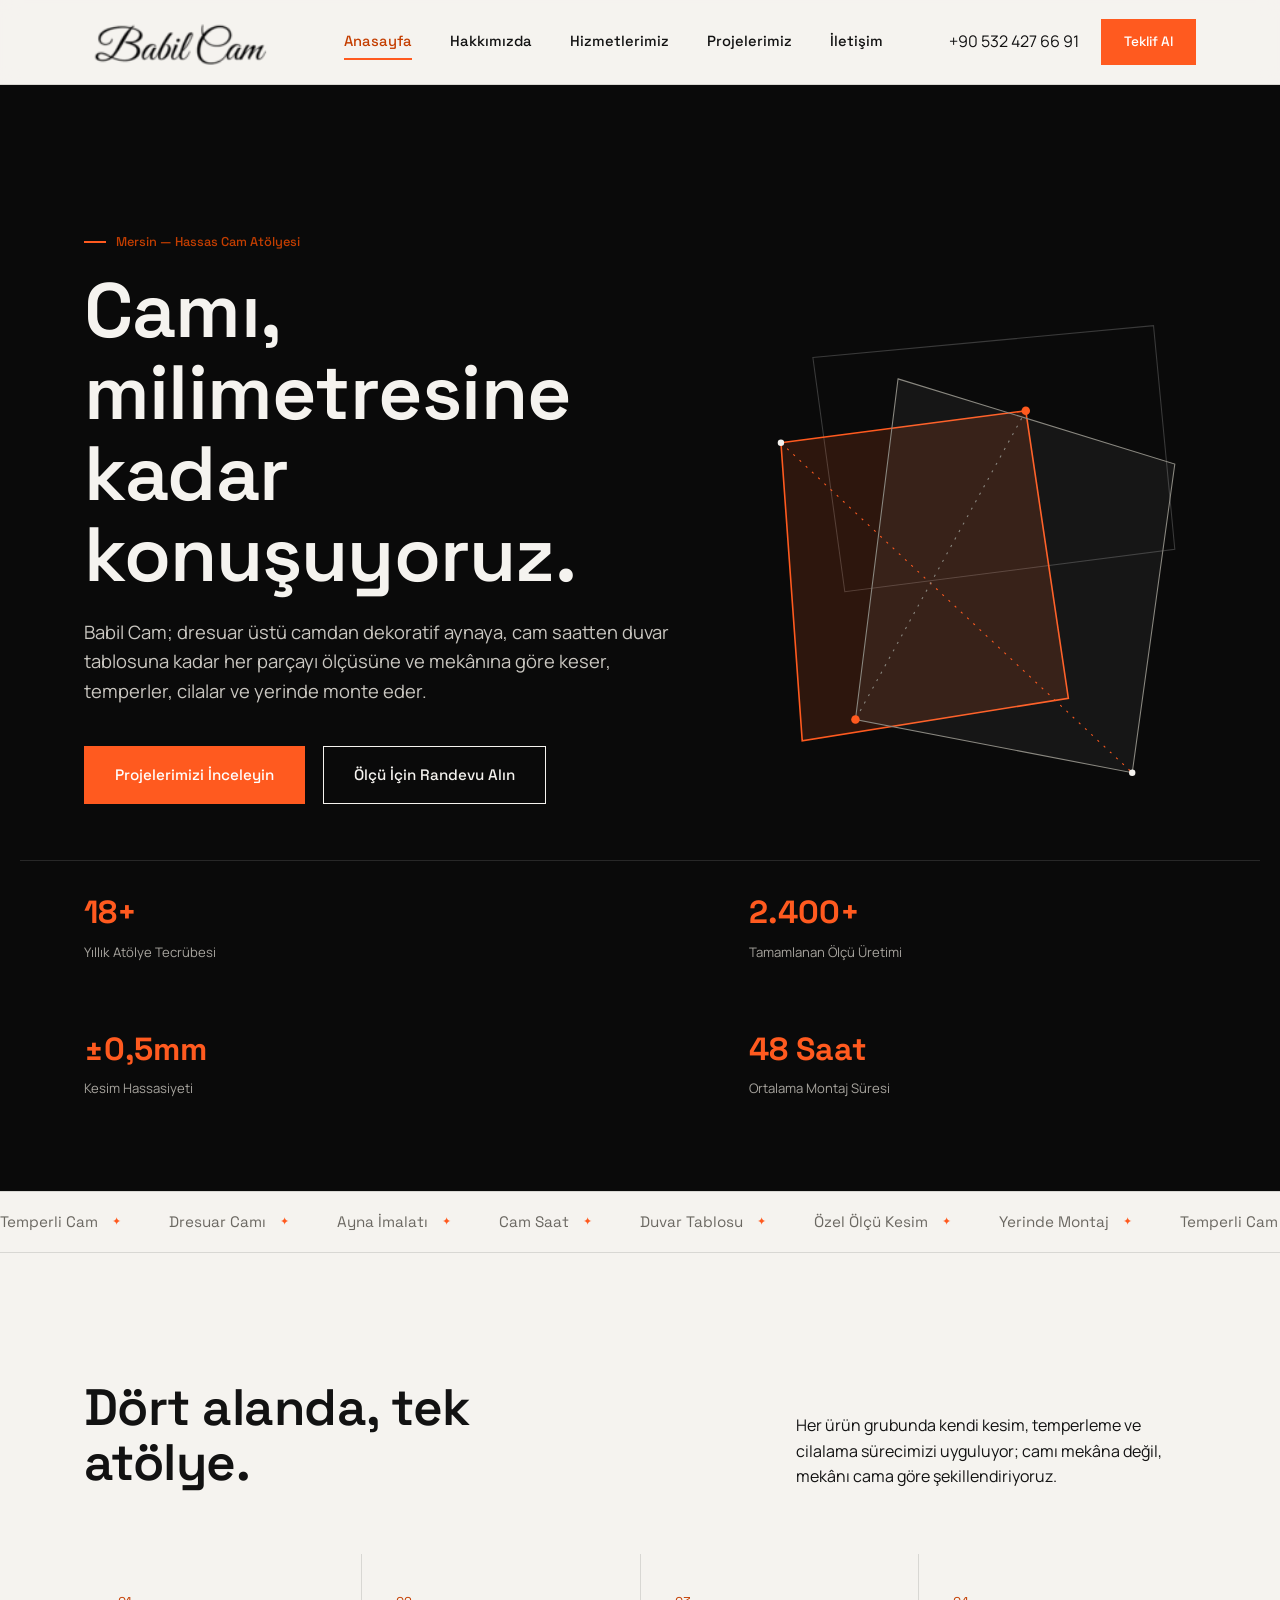
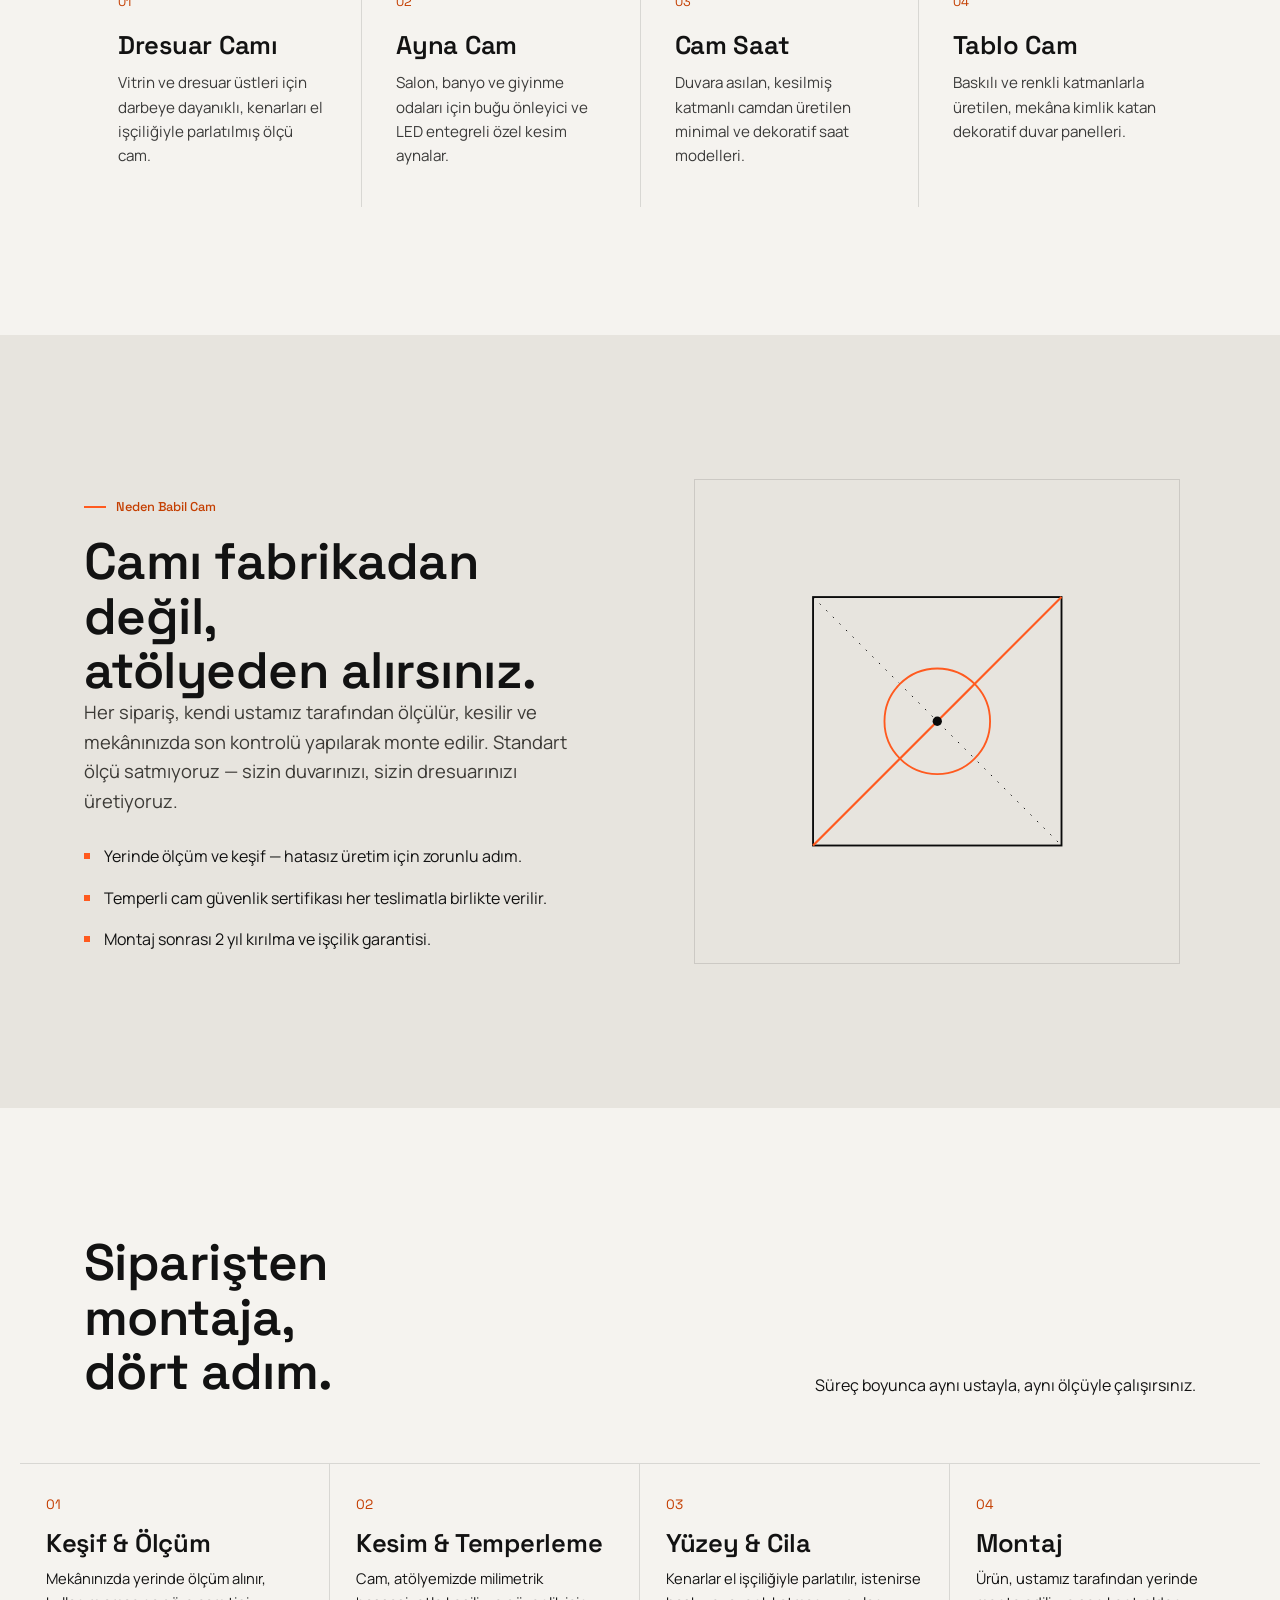
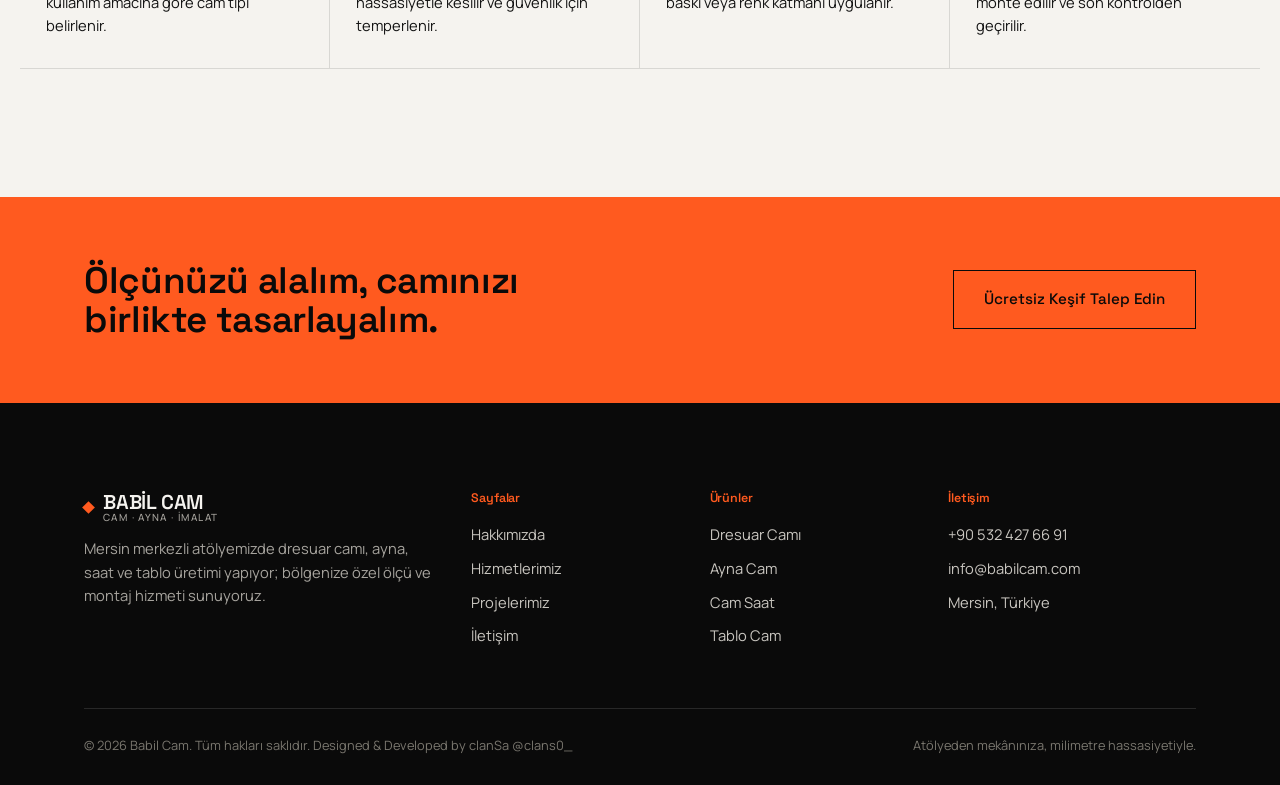
==== index.html @ bf1abf2a "phıne number" ====
<!DOCTYPE html>
<html lang="tr">
<head>
<meta charset="UTF-8">
<meta name="viewport" content="width=device-width, initial-scale=1.0">
<title>Babil Cam — Hassas Cam ve Ayna İmalatı</title>
<meta name="description" content="Babil Cam; dresuar camı, ayna, dekoratif saat ve tablo üretiminde temperli cam işçiliği ile projelerinize özel çözümler sunar.">
<link rel="preconnect" href="https://fonts.googleapis.com">
<link rel="preconnect" href="https://fonts.gstatic.com" crossorigin>
<link href="https://fonts.googleapis.com/css2?family=Space+Grotesk:wght@500;600;700&family=Manrope:wght@400;500;600;700&display=swap" rel="stylesheet">
<link rel="stylesheet" href="style.css">
</head>
<body>

<header class="site-header">
  <div class="wrap">
    <a href="index.html" class="logo">
      <img src="babilcamlogo.webp" alt="Babil Cam" style="height: 48px; width: auto;">
    </a>
    <nav class="nav-main" id="nav-main">
      <a href="index.html" aria-current="page">Anasayfa</a>
      <a href="hakkimizda.html">Hakkımızda</a>
      <a href="hizmetlerimiz.html">Hizmetlerimiz</a>
      <a href="projelerimiz.html">Projelerimiz</a>
      <a href="iletisim.html">İletişim</a>
    </nav>
    <div class="nav-cta">
      <a href="tel:+903240000000">+90 532 427 66 91</a>
      <a href="iletisim.html" class="btn btn-primary">Teklif Al</a>
    </div>
    <button class="nav-toggle" aria-label="Menüyü aç" aria-expanded="false">
      <span></span><span></span><span></span>
    </button>
  </div>
</header>

<main>

  <!-- HERO -->
  <section class="hero">
    <div class="wrap">
      <div class="hero-copy">
        <span class="eyebrow">Mersin — Hassas Cam Atölyesi</span>
        <h1>Camı, milimetresine<br>kadar konuşuyoruz.</h1>
        <p class="lead">Babil Cam; dresuar üstü camdan dekoratif aynaya, cam saatten duvar tablosuna kadar her parçayı ölçüsüne ve mekânına göre keser, temperler, cilalar ve yerinde monte eder.</p>
        <div class="hero-actions">
          <a href="projelerimiz.html" class="btn btn-primary">Projelerimizi İnceleyin</a>
          <a href="iletisim.html" class="btn btn-ghost">Ölçü İçin Randevu Alın</a>
        </div>
      </div>
      <div class="hero-figure" aria-hidden="true">
        <svg viewBox="0 0 420 460" xmlns="http://www.w3.org/2000/svg">
          <polygon points="60,40 380,10 400,220 90,260" fill="none" stroke="#3a3a3a" stroke-width="1"/>
          <polygon points="30,120 260,90 300,360 50,400" fill="#ff5a1f" fill-opacity="0.14" stroke="#ff5a1f" stroke-width="1.5"/>
          <polygon points="140,60 400,140 360,430 100,380" fill="#f5f3ef" fill-opacity="0.05" stroke="#8a8880" stroke-width="1"/>
          <line x1="30" y1="120" x2="360" y2="430" stroke="#ff5a1f" stroke-width="1" stroke-dasharray="2 6"/>
          <line x1="260" y1="90" x2="100" y2="380" stroke="#8a8880" stroke-width="1" stroke-dasharray="2 6"/>
          <circle cx="260" cy="90" r="4" fill="#ff5a1f"/>
          <circle cx="100" cy="380" r="4" fill="#ff5a1f"/>
          <circle cx="30" cy="120" r="3" fill="#f5f3ef"/>
          <circle cx="360" cy="430" r="3" fill="#f5f3ef"/>
        </svg>
      </div>
    </div>

    <div class="hero-stats wrap">
      <div class="stat"><b>18+</b><span>Yıllık Atölye Tecrübesi</span></div>
      <div class="stat"><b>2.400+</b><span>Tamamlanan Ölçü Üretimi</span></div>
      <div class="stat"><b>±0,5mm</b><span>Kesim Hassasiyeti</span></div>
      <div class="stat"><b>48 Saat</b><span>Ortalama Montaj Süresi</span></div>
    </div>
  </section>

  <div class="marquee" aria-hidden="true">
    <div class="marquee-track">
      <span>Temperli Cam</span>
      <span>Dresuar Camı</span>
      <span>Ayna İmalatı</span>
      <span>Cam Saat</span>
      <span>Duvar Tablosu</span>
      <span>Özel Ölçü Kesim</span>
      <span>Yerinde Montaj</span>
    </div>
  </div>

  <!-- ÜRÜN ALANLARI -->
  <section class="section">
    <div class="wrap">
      <div class="section-head" data-reveal>
        <h2>Dört alanda, tek atölye.</h2>
        <p>Her ürün grubunda kendi kesim, temperleme ve cilalama sürecimizi uyguluyor; camı mekâna değil, mekânı cama göre şekillendiriyoruz.</p>
      </div>
      <div class="grid grid-4">
        <div class="panel" data-reveal>
          <span class="panel-num">01</span>
          <h3>Dresuar Camı</h3>
          <p>Vitrin ve dresuar üstleri için darbeye dayanıklı, kenarları el işçiliğiyle parlatılmış ölçü cam.</p>
        </div>
        <div class="panel" data-reveal>
          <span class="panel-num">02</span>
          <h3>Ayna Cam</h3>
          <p>Salon, banyo ve giyinme odaları için buğu önleyici ve LED entegreli özel kesim aynalar.</p>
        </div>
        <div class="panel" data-reveal>
          <span class="panel-num">03</span>
          <h3>Cam Saat</h3>
          <p>Duvara asılan, kesilmiş katmanlı camdan üretilen minimal ve dekoratif saat modelleri.</p>
        </div>
        <div class="panel" data-reveal>
          <span class="panel-num">04</span>
          <h3>Tablo Cam</h3>
          <p>Baskılı ve renkli katmanlarla üretilen, mekâna kimlik katan dekoratif duvar panelleri.</p>
        </div>
      </div>
    </div>
  </section>

  <!-- NEDEN BABİL -->
  <section class="section section--panel">
    <div class="wrap split">
      <div class="split-copy" data-reveal>
        <span class="eyebrow">Neden Babil Cam</span>
        <h2>Camı fabrikadan değil,<br>atölyeden alırsınız.</h2>
        <p class="lead">Her sipariş, kendi ustamız tarafından ölçülür, kesilir ve mekânınızda son kontrolü yapılarak monte edilir. Standart ölçü satmıyoruz — sizin duvarınızı, sizin dresuarınızı üretiyoruz.</p>
        <ul style="margin-top:28px; display:grid; gap:16px;">
          <li style="display:flex; gap:14px; align-items:flex-start;">
            <span style="width:6px;height:6px;background:#ff5a1f;margin-top:9px;flex:none;"></span>
            <span>Yerinde ölçüm ve keşif — hatasız üretim için zorunlu adım.</span>
          </li>
          <li style="display:flex; gap:14px; align-items:flex-start;">
            <span style="width:6px;height:6px;background:#ff5a1f;margin-top:9px;flex:none;"></span>
            <span>Temperli cam güvenlik sertifikası her teslimatla birlikte verilir.</span>
          </li>
          <li style="display:flex; gap:14px; align-items:flex-start;">
            <span style="width:6px;height:6px;background:#ff5a1f;margin-top:9px;flex:none;"></span>
            <span>Montaj sonrası 2 yıl kırılma ve işçilik garantisi.</span>
          </li>
        </ul>
      </div>
      <div class="split-figure" data-reveal aria-hidden="true">
        <svg viewBox="0 0 200 200" xmlns="http://www.w3.org/2000/svg">
          <rect x="20" y="20" width="160" height="160" fill="none" stroke="#0a0a0a" stroke-width="1.2"/>
          <line x1="20" y1="180" x2="180" y2="20" stroke="#ff5a1f" stroke-width="1.4"/>
          <line x1="20" y1="20" x2="180" y2="180" stroke="#0a0a0a" stroke-width="0.6" stroke-dasharray="1 5"/>
          <circle cx="100" cy="100" r="34" fill="none" stroke="#ff5a1f" stroke-width="1.2"/>
          <circle cx="100" cy="100" r="3" fill="#0a0a0a"/>
        </svg>
      </div>
    </div>
  </section>

  <!-- SÜREÇ -->
  <section class="section">
    <div class="wrap">
      <div class="section-head" data-reveal>
        <h2>Siparişten montaja,<br>dört adım.</h2>
        <p>Süreç boyunca aynı ustayla, aynı ölçüyle çalışırsınız.</p>
      </div>
    </div>
    <div class="wrap" style="padding:0;">
      <ul class="process" data-reveal>
        <li><span class="step-num">01</span><h3>Keşif &amp; Ölçüm</h3><p style="font-size:.92rem;margin-top:10px;">Mekânınızda yerinde ölçüm alınır, kullanım amacına göre cam tipi belirlenir.</p></li>
        <li><span class="step-num">02</span><h3>Kesim &amp; Temperleme</h3><p style="font-size:.92rem;margin-top:10px;">Cam, atölyemizde milimetrik hassasiyetle kesilir ve güvenlik için temperlenir.</p></li>
        <li><span class="step-num">03</span><h3>Yüzey &amp; Cila</h3><p style="font-size:.92rem;margin-top:10px;">Kenarlar el işçiliğiyle parlatılır, istenirse baskı veya renk katmanı uygulanır.</p></li>
        <li><span class="step-num">04</span><h3>Montaj</h3><p style="font-size:.92rem;margin-top:10px;">Ürün, ustamız tarafından yerinde monte edilir ve son kontrolden geçirilir.</p></li>
      </ul>
    </div>
  </section>

  <!-- STRIP CTA -->
  <section class="strip">
    <div class="wrap">
      <h2>Ölçünüzü alalım, camınızı birlikte tasarlayalım.</h2>
      <a href="iletisim.html" class="btn" style="border-color:#0a0a0a;">Ücretsiz Keşif Talep Edin</a>
    </div>
  </section>

</main>

<footer class="site-footer">
  <div class="wrap">
    <div class="footer-top">
      <div class="footer-brand">
        <a href="index.html" class="logo" style="color:#f5f3ef;">
          <span class="dot"></span>
          <span class="logo-text">BABİL CAM<span class="sub" style="color:#a7a49e;">CAM · AYNA · İMALAT</span></span>
        </a>
        <p>Mersin merkezli atölyemizde dresuar camı, ayna, saat ve tablo üretimi yapıyor; bölgenize özel ölçü ve montaj hizmeti sunuyoruz.</p>
      </div>
      <div>
        <h4>Sayfalar</h4>
        <ul>
          <li><a href="hakkimizda.html">Hakkımızda</a></li>
          <li><a href="hizmetlerimiz.html">Hizmetlerimiz</a></li>
          <li><a href="projelerimiz.html">Projelerimiz</a></li>
          <li><a href="iletisim.html">İletişim</a></li>
        </ul>
      </div>
      <div>
        <h4>Ürünler</h4>
        <ul>
          <li><a href="projelerimiz.html#dresuar">Dresuar Camı</a></li>
          <li><a href="projelerimiz.html#ayna">Ayna Cam</a></li>
          <li><a href="projelerimiz.html#saat">Cam Saat</a></li>
          <li><a href="projelerimiz.html#tablo">Tablo Cam</a></li>
        </ul>
      </div>
      <div>
        <h4>İletişim</h4>
        <ul>
          <li><a href="tel:+903240000000">+90 532 427 66 91</a></li>
          <li><a href="mailto:info@babilcam.com">info@babilcam.com</a></li>
          <li>Mersin, Türkiye</li>
        </ul>
      </div>
    </div>
    <div class="footer-bottom">
      <span>© 2026 Babil Cam. Tüm hakları saklıdır. Designed & Developed by clanSa @clans0_</span>
      <span>Atölyeden mekânınıza, milimetre hassasiyetiyle.</span>
    </div>
  </div>
</footer>

<script src="script.js"></script>
</body>
</html>
---- style.css ----
/* =========================================================
   BABİL CAM — Design System
   Kesilmiş cam motifi: diagonal kesim çizgileri, keskin köşeler,
   editoryal sol hizalı düzen. Yuvarlatılmış kart/gölge yok.
   ========================================================= */

   :root{
    --black: #0a0a0a;
    --ink: #121212;
    --charcoal: #1a1a1a;
    --panel: #171717;
    --white: #ffffff;
    --bone: #f5f3ef;
    --stone: #e7e4de;
    --orange: #ff5a1f;
    --orange-deep: #c43e00;
    --orange-pale: #ffb98f;
    --line: rgba(255,255,255,0.12);
    --line-dark: rgba(10,10,10,0.12);
  
    --font-head: 'Space Grotesk', sans-serif;
    --font-body: 'Manrope', sans-serif;
  
    --wrap: 1240px;
    --pad: clamp(20px, 5vw, 64px);
  
    --ease: cubic-bezier(.16,.84,.44,1);
  }
  
  *{ box-sizing: border-box; margin:0; padding:0; }
  html{ scroll-behavior: smooth; }
  
  @media (prefers-reduced-motion: reduce){
    html{ scroll-behavior:auto; }
    *{ animation-duration: 0.01ms !important; animation-iteration-count:1 !important; transition-duration:0.01ms !important; }
  }
  
  body{
    background: var(--bone);
    color: var(--ink);
    font-family: var(--font-body);
    font-size: 16px;
    line-height: 1.6;
    -webkit-font-smoothing: antialiased;
    overflow-x: hidden;
  }
  
  a{ color: inherit; text-decoration: none; }
  img,svg{ display:block; max-width:100%; }
  ul{ list-style:none; }
  button{ font: inherit; cursor:pointer; border:none; background:none; color:inherit; }
  
  .wrap{ max-width: var(--wrap); margin: 0 auto; padding: 0 var(--pad); }
  
  ::selection{ background: var(--orange); color: var(--white); }
  
  :focus-visible{
    outline: 2px solid var(--orange);
    outline-offset: 3px;
  }
  
  /* ---------- Typography ---------- */
  h1,h2,h3,h4{
    font-family: var(--font-head);
    font-weight: 600;
    line-height: 1.06;
    letter-spacing: -0.01em;
  }
  h1{ font-size: clamp(2.6rem, 6vw, 5.2rem); }
  h2{ font-size: clamp(2rem, 4vw, 3.2rem); }
  h3{ font-size: clamp(1.3rem, 2vw, 1.7rem); }
  
  p{ max-width: 62ch; }
  p.lead{ font-size: 1.15rem; color: #3c3a36; }
  
  .eyebrow{
    font-family: var(--font-head);
    font-size: 0.8rem;
    font-weight: 500;
    color: var(--orange-deep);
    display: inline-flex;
    align-items: center;
    gap: 10px;
    margin-bottom: 18px;
  }
  .eyebrow::before{
    content:"";
    width: 22px; height: 2px;
    background: var(--orange);
    display:inline-block;
  }
  
  /* ---------- Section rhythm ---------- */
  section{ position: relative; }
  .section{ padding: clamp(64px, 10vw, 128px) 0; }
  .section--dark{ background: var(--black); color: var(--bone); }
  .section--panel{ background: var(--stone); }
  
  /* diagonal cut divider between sections, like a cut glass edge */
  .cut{
    position: relative;
    height: 1px;
  }
  .cut-top{
    clip-path: polygon(0 100%, 100% 0, 100% 100%);
  }
  .cut-edge{
    position:absolute; top:0; left:0; right:0; height:64px;
    pointer-events:none;
  }
  
  /* ---------- Buttons ---------- */
  .btn{
    display: inline-flex;
    align-items: center;
    gap: 12px;
    padding: 16px 30px;
    font-family: var(--font-head);
    font-weight: 500;
    font-size: 0.95rem;
    border: 1px solid currentColor;
    position: relative;
    transition: color .35s var(--ease);
    isolation: isolate;
  }
  .btn::before{
    content:"";
    position:absolute; inset:0;
    background: var(--orange);
    z-index:-1;
    clip-path: polygon(0 0, 0 0, 0 100%, 0 100%);
    transition: clip-path .45s var(--ease);
  }
  .btn:hover::before{
    clip-path: polygon(0 0, 100% 0, 100% 100%, 0 100%);
  }
  .btn:hover{ color: var(--white); border-color: var(--orange); }
  .btn-primary{
    background: var(--orange);
    border-color: var(--orange);
    color: var(--white);
  }
  .btn-primary::before{ background: var(--black); }
  .btn-primary:hover{ color:var(--white); border-color:var(--black); }
  
  .btn-ghost{ color: var(--bone); }
  .btn-ghost::before{ background: var(--orange); }
  
  /* ---------- Header / Nav ---------- */
  .site-header{
    position: sticky;
    top: 0;
    z-index: 100;
    background: rgba(245,243,239,0.86);
    backdrop-filter: blur(10px);
    border-bottom: 1px solid var(--line-dark);
  }
  .site-header .wrap{
    display:flex;
    align-items:center;
    justify-content:space-between;
    height: 84px;
  }
  .logo{
    font-family: var(--font-head);
    font-weight: 600;
    font-size: 1.25rem;
    letter-spacing: -0.01em;
    display:flex;
    align-items:center;
    gap:10px;
  }
  .logo .dot{
    width:9px; height:9px;
    background: var(--orange);
    display:inline-block;
    transform: rotate(45deg);
  }
  .logo span.sub{
    font-family: var(--font-body);
    font-weight: 500;
    font-size: 0.62rem;
    letter-spacing: 0.14em;
    color: #6b6862;
    display:block;
    margin-top: 1px;
  }
  .logo-text{ display:flex; flex-direction:column; line-height:1; }
  
  .nav-main{
    display:flex;
    align-items:center;
    gap: clamp(18px, 3vw, 38px);
  }
  .nav-main a{
    font-family: var(--font-head);
    font-size: 0.92rem;
    font-weight: 500;
    position: relative;
    padding: 6px 0;
  }
  .nav-main a::after{
    content:"";
    position:absolute; left:0; bottom:0;
    width:0; height:2px;
    background: var(--orange);
    transition: width .3s var(--ease);
  }
  .nav-main a:hover::after,
  .nav-main a[aria-current="page"]::after{ width:100%; }
  .nav-main a[aria-current="page"]{ color: var(--orange-deep); }
  
  .nav-cta{ display:flex; align-items:center; gap:22px; }
  .nav-cta .btn{ padding: 11px 22px; font-size:0.85rem; }
  
  .nav-toggle{
    display:none;
    flex-direction:column;
    gap:5px;
    width:28px;
    z-index: 200;
  }
  .nav-toggle span{
    height:2px; background: var(--ink); display:block;
    transition: transform .3s var(--ease), opacity .3s var(--ease);
  }
  
  @media (max-width: 880px){
    .nav-main{
      position: fixed; inset: 0 0 0 30%;
      background: var(--black);
      color: var(--bone);
      flex-direction:column;
      justify-content:center;
      align-items:flex-start;
      padding: 0 40px;
      transform: translateX(100%);
      transition: transform .5s var(--ease);
      gap: 28px;
    }
    .nav-main.open{ transform: translateX(0); }
    .nav-main a{ font-size: 1.5rem; color: var(--bone); }
    .nav-cta{ display:none; }
    .nav-toggle{ display:flex; }
    .nav-toggle.open span:nth-child(1){ transform: translateY(7px) rotate(45deg); }
    .nav-toggle.open span:nth-child(2){ opacity:0; }
    .nav-toggle.open span:nth-child(3){ transform: translateY(-7px) rotate(-45deg); }
  }
  
  /* ---------- Hero ---------- */
  .hero{
    background: var(--black);
    color: var(--bone);
    padding: clamp(70px,12vw,140px) 0 clamp(50px,8vw,90px);
    position: relative;
    overflow:hidden;
  }
  .hero .wrap{
    display:grid;
    grid-template-columns: 1.15fr 0.85fr;
    gap: clamp(30px,5vw,60px);
    align-items:end;
  }
  .hero-copy p.lead{ color:#c9c6c0; margin-top:22px; }
  .hero-actions{ display:flex; gap:18px; margin-top:40px; flex-wrap:wrap; }
  .hero-figure{ position:relative; }
  .hero-figure svg{ width:100%; height:auto; }
  
  .hero-stats{
    margin-top: 56px;
    display:flex;
    gap: clamp(24px,4vw,56px);
    border-top: 1px solid var(--line);
    padding-top: 26px;
    flex-wrap:wrap;
  }
  .hero-stats .stat b{
    font-family: var(--font-head);
    font-size: 2rem;
    display:block;
    color: var(--orange);
  }
  .hero-stats .stat span{
    font-size: 0.82rem;
    color:#a7a49e;
  }
  
  @media (max-width: 880px){
    .hero .wrap{ grid-template-columns: 1fr; }
    .hero-figure{ order:-1; max-width: 320px; }
  }
  
  /* ---------- Breadcrumb / page header (inner pages) ---------- */
  .page-header{
    background: var(--black);
    color: var(--bone);
    padding: 150px 0 70px;
    position: relative;
  }
  .page-header .eyebrow{ color: var(--orange); }
  .page-header p.lead{ color:#c9c6c0; margin-top: 16px; }
  
  /* ---------- Grid / cards (diagonal-cut panels, not rounded cards) ---------- */
  .grid{ display:grid; gap: 1px; background: var(--line-dark); }
  .grid-3{ grid-template-columns: repeat(3,1fr); }
  .grid-4{ grid-template-columns: repeat(4,1fr); }
  .grid-2{ grid-template-columns: repeat(2,1fr); }
  
  @media (max-width: 900px){
    .grid-3, .grid-4{ grid-template-columns: repeat(2,1fr); }
  }
  @media (max-width: 620px){
    .grid-2, .grid-3, .grid-4{ grid-template-columns: 1fr; }
  }
  
  .panel{
    background: var(--bone);
    padding: 38px 34px;
    position: relative;
    transition: background .35s var(--ease), color .35s var(--ease);
  }
  .panel:hover{ background: var(--black); color: var(--bone); }
  .panel:hover .panel-num{ color: var(--orange); }
  .panel:hover .panel-icon{ opacity:1; transform: translateY(0); }
  .panel-num{
    font-family: var(--font-head);
    font-size: 0.8rem;
    color: var(--orange-deep);
    margin-bottom: 20px;
    display:block;
  }
  .panel h3{ margin-bottom: 12px; }
  .panel p{ font-size: 0.95rem; color:inherit; opacity:.82; }
  
  /* ---------- Section head pattern ---------- */
  .section-head{
    display:flex;
    justify-content:space-between;
    align-items:flex-end;
    gap: 30px;
    margin-bottom: clamp(36px,5vw,64px);
    flex-wrap:wrap;
  }
  .section-head h2{ max-width: 14ch; }
  .section-head p{ max-width: 40ch; }
  
  /* ---------- Process steps (real sequence -> numbered) ---------- */
  .process{
    display:grid;
    grid-template-columns: repeat(4,1fr);
    gap: 0;
    border-top: 1px solid var(--line-dark);
  }
  .process li{
    padding: 30px 26px;
    border-right: 1px solid var(--line-dark);
    border-bottom: 1px solid var(--line-dark);
    position:relative;
  }
  .process li:last-child{ border-right:none; }
  .process .step-num{
    font-family: var(--font-head);
    font-size: 0.85rem;
    color: var(--orange-deep);
    margin-bottom: 14px;
    display:block;
  }
  @media (max-width: 900px){
    .process{ grid-template-columns: repeat(2,1fr); }
  }
  @media (max-width: 560px){
    .process{ grid-template-columns: 1fr; }
    .process li{ border-right:none; }
  }
  
  /* ---------- Gallery / projects ---------- */
  .filters{
    display:flex;
    gap: 10px;
    flex-wrap: wrap;
    margin-bottom: 40px;
  }
  .filter-btn{
    padding: 10px 20px;
    border: 1px solid var(--line-dark);
    font-family: var(--font-head);
    font-size: 0.85rem;
    font-weight: 500;
    transition: all .3s var(--ease);
  }
  .filter-btn:hover{ border-color: var(--orange); }
  .filter-btn[aria-pressed="true"]{
    background: var(--black);
    color: var(--white);
    border-color: var(--black);
  }
  
  .gallery{
    display:grid;
    grid-template-columns: repeat(3,1fr);
    gap: 2px;
  }
  @media (max-width: 920px){ .gallery{ grid-template-columns: repeat(2,1fr); } }
  @media (max-width: 580px){ .gallery{ grid-template-columns: 1fr; } }
  
  .g-item{
    background: var(--white);
    border: 1px solid var(--line-dark);
    overflow:hidden;
    opacity:1;
    transform: scale(1);
    transition: opacity .35s var(--ease), transform .35s var(--ease);
  }
  .g-item.is-hidden{
    opacity:0;
    transform: scale(.96);
    position:absolute;
    pointer-events:none;
    height:0; width:0; overflow:hidden;
  }
  .g-figure{
    aspect-ratio: 4/3;
    background: var(--stone);
    display:flex; align-items:center; justify-content:center;
    overflow:hidden;
  }
  .g-figure svg{ width: 78%; height:78%; transition: transform .6s var(--ease); }
  .g-item:hover .g-figure svg{ transform: scale(1.06) rotate(-1deg); }
  .g-body{ padding: 22px 24px 26px; }
  .g-body .tag{
    font-family: var(--font-head);
    font-size: 0.72rem;
    color: var(--orange-deep);
    letter-spacing: .02em;
    display:block;
    margin-bottom: 8px;
  }
  .g-body h3{ font-size: 1.1rem; margin-bottom: 8px; }
  .g-body p{ font-size: 0.88rem; color:#57544e; }
  
  /* ---------- Quote / feature strip ---------- */
  .strip{
    background: var(--orange);
    color: var(--black);
    padding: clamp(40px,6vw,64px) 0;
  }
  .strip .wrap{
    display:flex;
    align-items:center;
    justify-content:space-between;
    gap: 30px;
    flex-wrap:wrap;
  }
  .strip h2{ font-size: clamp(1.6rem,3vw,2.3rem); max-width: 20ch; }
  
  /* ---------- Values / two column with figure ---------- */
  .split{
    display:grid;
    grid-template-columns: 1fr 1fr;
    gap: clamp(30px,6vw,80px);
    align-items:center;
  }
  .split.reverse .split-figure{ order: 2; }
  @media (max-width: 860px){
    .split{ grid-template-columns: 1fr; }
    .split.reverse .split-figure{ order: -1; }
  }
  .split-figure{
    background: var(--stone);
    aspect-ratio: 1/1;
    display:flex; align-items:center; justify-content:center;
    position:relative;
  }
  .split-figure svg{ width:60%; }
  .split-figure::before{
    content:"";
    position:absolute; inset:16px;
    border: 1px solid var(--line-dark);
  }
  
  /* ---------- Contact ---------- */
  .contact-grid{
    display:grid;
    grid-template-columns: 1fr 1.1fr;
    gap: clamp(30px,5vw,64px);
  }
  @media (max-width: 860px){ .contact-grid{ grid-template-columns:1fr; } }
  
  .info-list li{
    padding: 22px 0;
    border-bottom: 1px solid var(--line-dark);
  }
  .info-list li span.k{
    font-family: var(--font-head);
    font-size: 0.78rem;
    color: var(--orange-deep);
    display:block;
    margin-bottom: 6px;
  }
  .info-list li a, .info-list li p{ font-size:1.02rem; }
  
  .form-field{ margin-bottom: 22px; }
  .form-field label{
    display:block;
    font-family: var(--font-head);
    font-size: 0.8rem;
    margin-bottom: 8px;
  }
  .form-field input, .form-field textarea, .form-field select{
    width:100%;
    padding: 14px 16px;
    background: var(--white);
    border: 1px solid var(--line-dark);
    font-family: var(--font-body);
    font-size: 0.95rem;
    color: var(--ink);
    transition: border-color .25s var(--ease);
  }
  .form-field input:focus, .form-field textarea:focus, .form-field select:focus{
    border-color: var(--orange);
    outline: none;
  }
  .form-row{ display:grid; grid-template-columns:1fr 1fr; gap:18px; }
  @media (max-width:560px){ .form-row{ grid-template-columns:1fr; } }
  .form-note{ font-size:0.8rem; color:#6b6862; margin-top:10px; }
  
  .map-block{
    aspect-ratio: 16/9;
    background: var(--charcoal);
    color:#a7a49e;
    display:flex; align-items:center; justify-content:center;
    font-family: var(--font-head);
    font-size: 0.85rem;
    position:relative;
    overflow:hidden;
    margin-top: 36px;
  }
  
  /* ---------- Footer ---------- */
  .site-footer{
    background: var(--black);
    color: var(--bone);
    padding: clamp(56px,7vw,90px) 0 30px;
  }
  .footer-top{
    display:grid;
    grid-template-columns: 1.4fr 0.8fr 0.8fr 1fr;
    gap: 40px;
    padding-bottom: 50px;
    border-bottom: 1px solid var(--line);
  }
  @media (max-width: 780px){
    .footer-top{ grid-template-columns: 1fr 1fr; }
  }
  .footer-top h4{
    font-size: 0.78rem;
    font-family: var(--font-head);
    color: var(--orange);
    margin-bottom: 18px;
  }
  .footer-top li{ margin-bottom: 10px; font-size: 0.92rem; color:#c9c6c0; }
  .footer-top li a:hover{ color: var(--orange); }
  .footer-brand p{ color:#a7a49e; font-size: 0.92rem; margin-top:14px; }
  .footer-bottom{
    display:flex; justify-content:space-between; align-items:center;
    padding-top: 26px; flex-wrap:wrap; gap:14px;
    font-size: 0.8rem; color:#7a776f;
  }
  
  /* ---------- Scroll reveal (single orchestrated pattern) ---------- */
  [data-reveal]{
    opacity: 0;
    transform: translateY(18px);
    transition: opacity .7s var(--ease), transform .7s var(--ease);
  }
  [data-reveal].in-view{ opacity:1; transform: translateY(0); }
  
  /* ---------- Marquee (hero-only orchestrated motion) ---------- */
  .marquee{
    border-top: 1px solid var(--line-dark);
    border-bottom: 1px solid var(--line-dark);
    overflow:hidden;
    padding: 18px 0;
    background: var(--bone);
  }
  .marquee-track{
    display:flex;
    width: max-content;
    gap: 48px;
    animation: marquee 28s linear infinite;
  }
  .marquee-track span{
    font-family: var(--font-head);
    font-size: 0.95rem;
    color: #6b6862;
    white-space:nowrap;
    display:flex; align-items:center; gap:14px;
  }
  .marquee-track span::after{
    content:"✦";
    color: var(--orange);
    font-size: 0.7rem;
  }
  @keyframes marquee{
    from{ transform: translateX(0); }
    to{ transform: translateX(-50%); }
  }
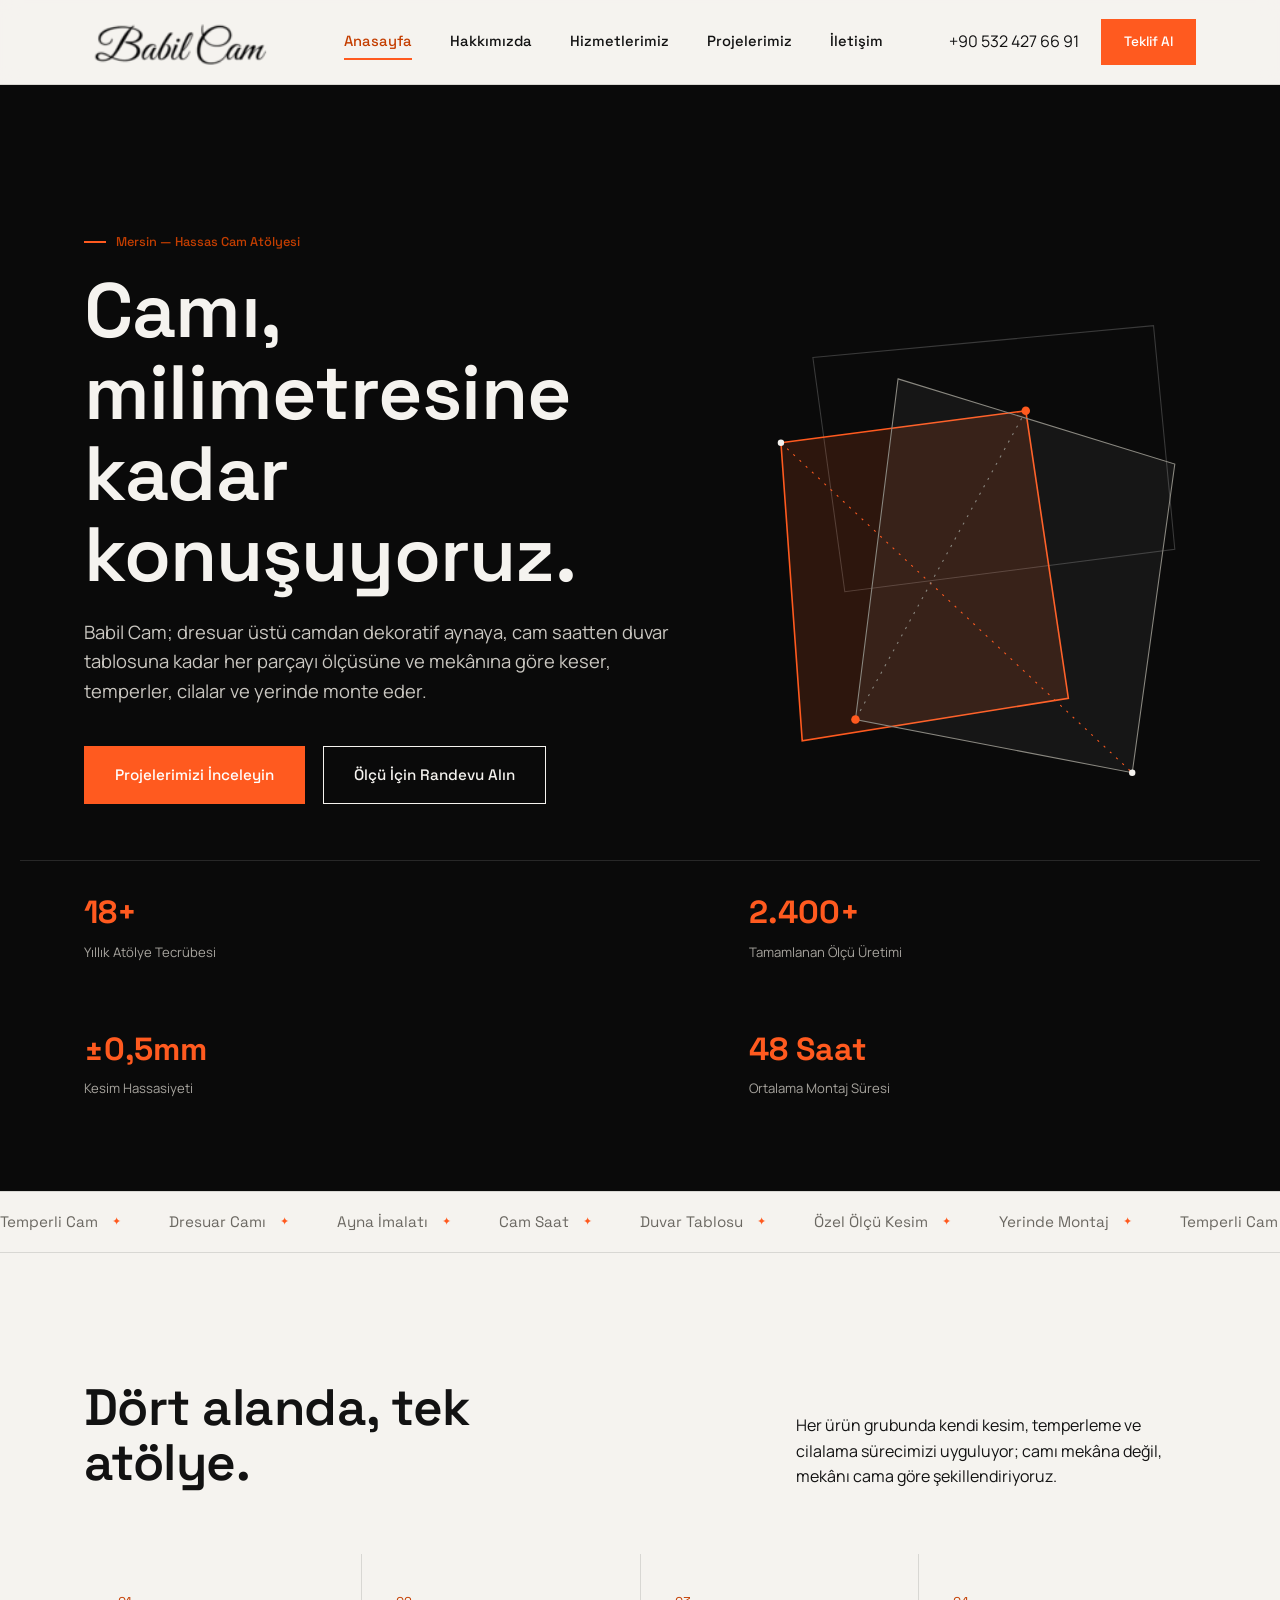
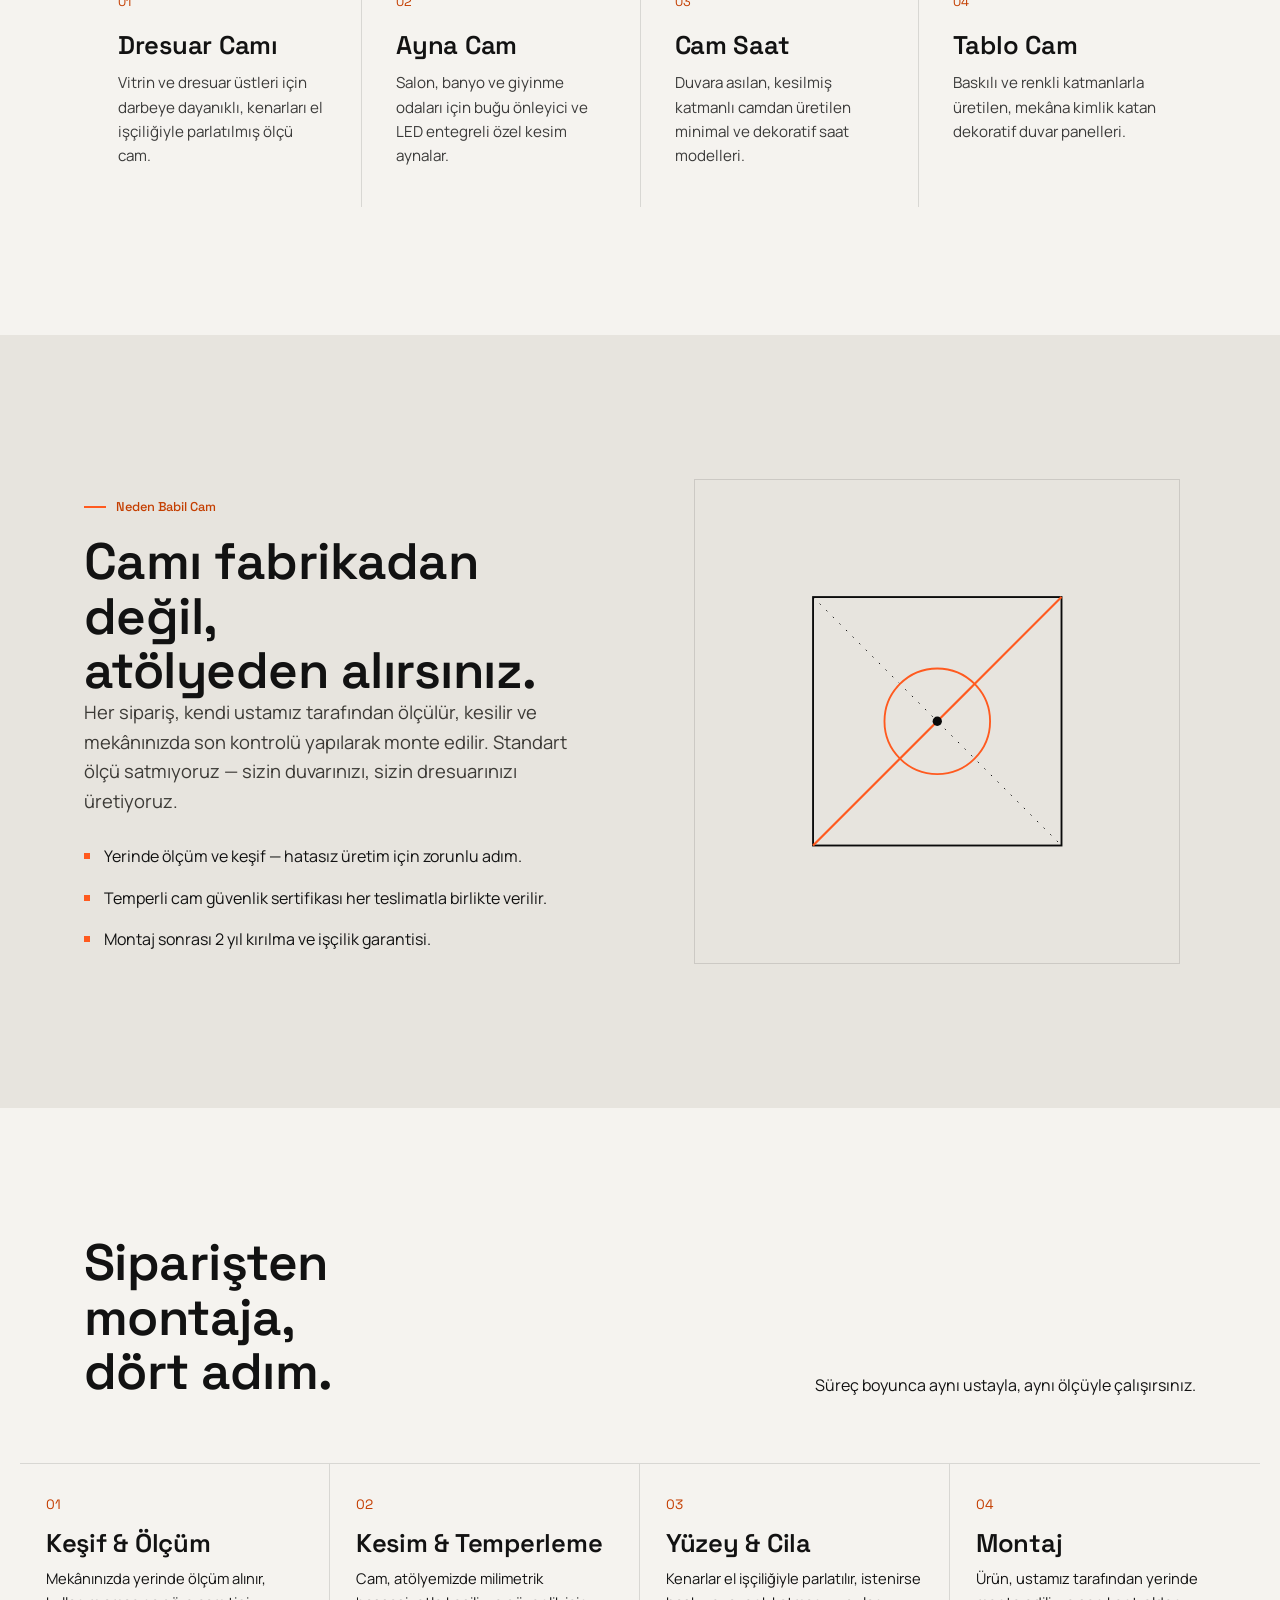
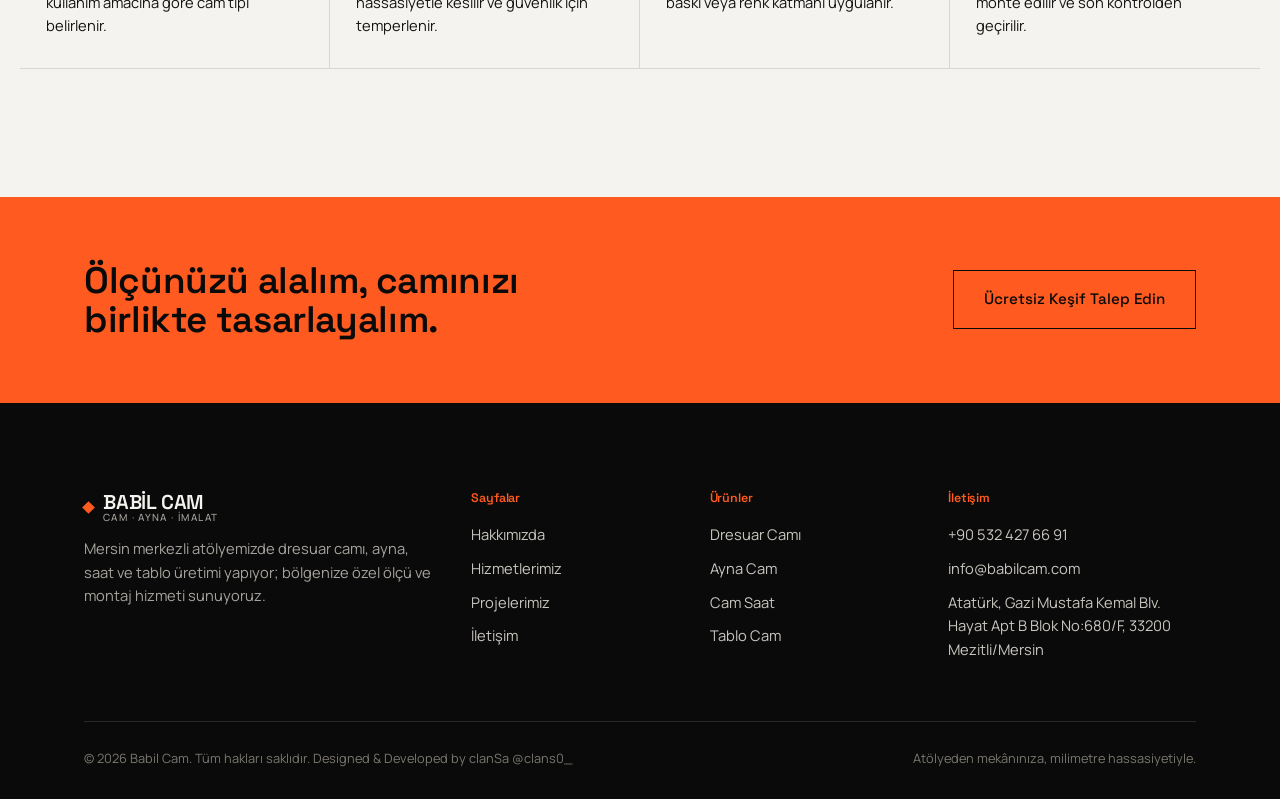
==== commit a9a3449e: "adres" ====
--- a/index.html
+++ b/index.html
@@ -210,7 +210,7 @@
         <ul>
           <li><a href="tel:+903240000000">+90 532 427 66 91</a></li>
           <li><a href="mailto:info@babilcam.com">info@babilcam.com</a></li>
-          <li>Mersin, Türkiye</li>
+          <li>Atatürk, Gazi Mustafa Kemal Blv. Hayat Apt B Blok No:680/F, 33200 Mezitli/Mersin</li>
         </ul>
       </div>
     </div>
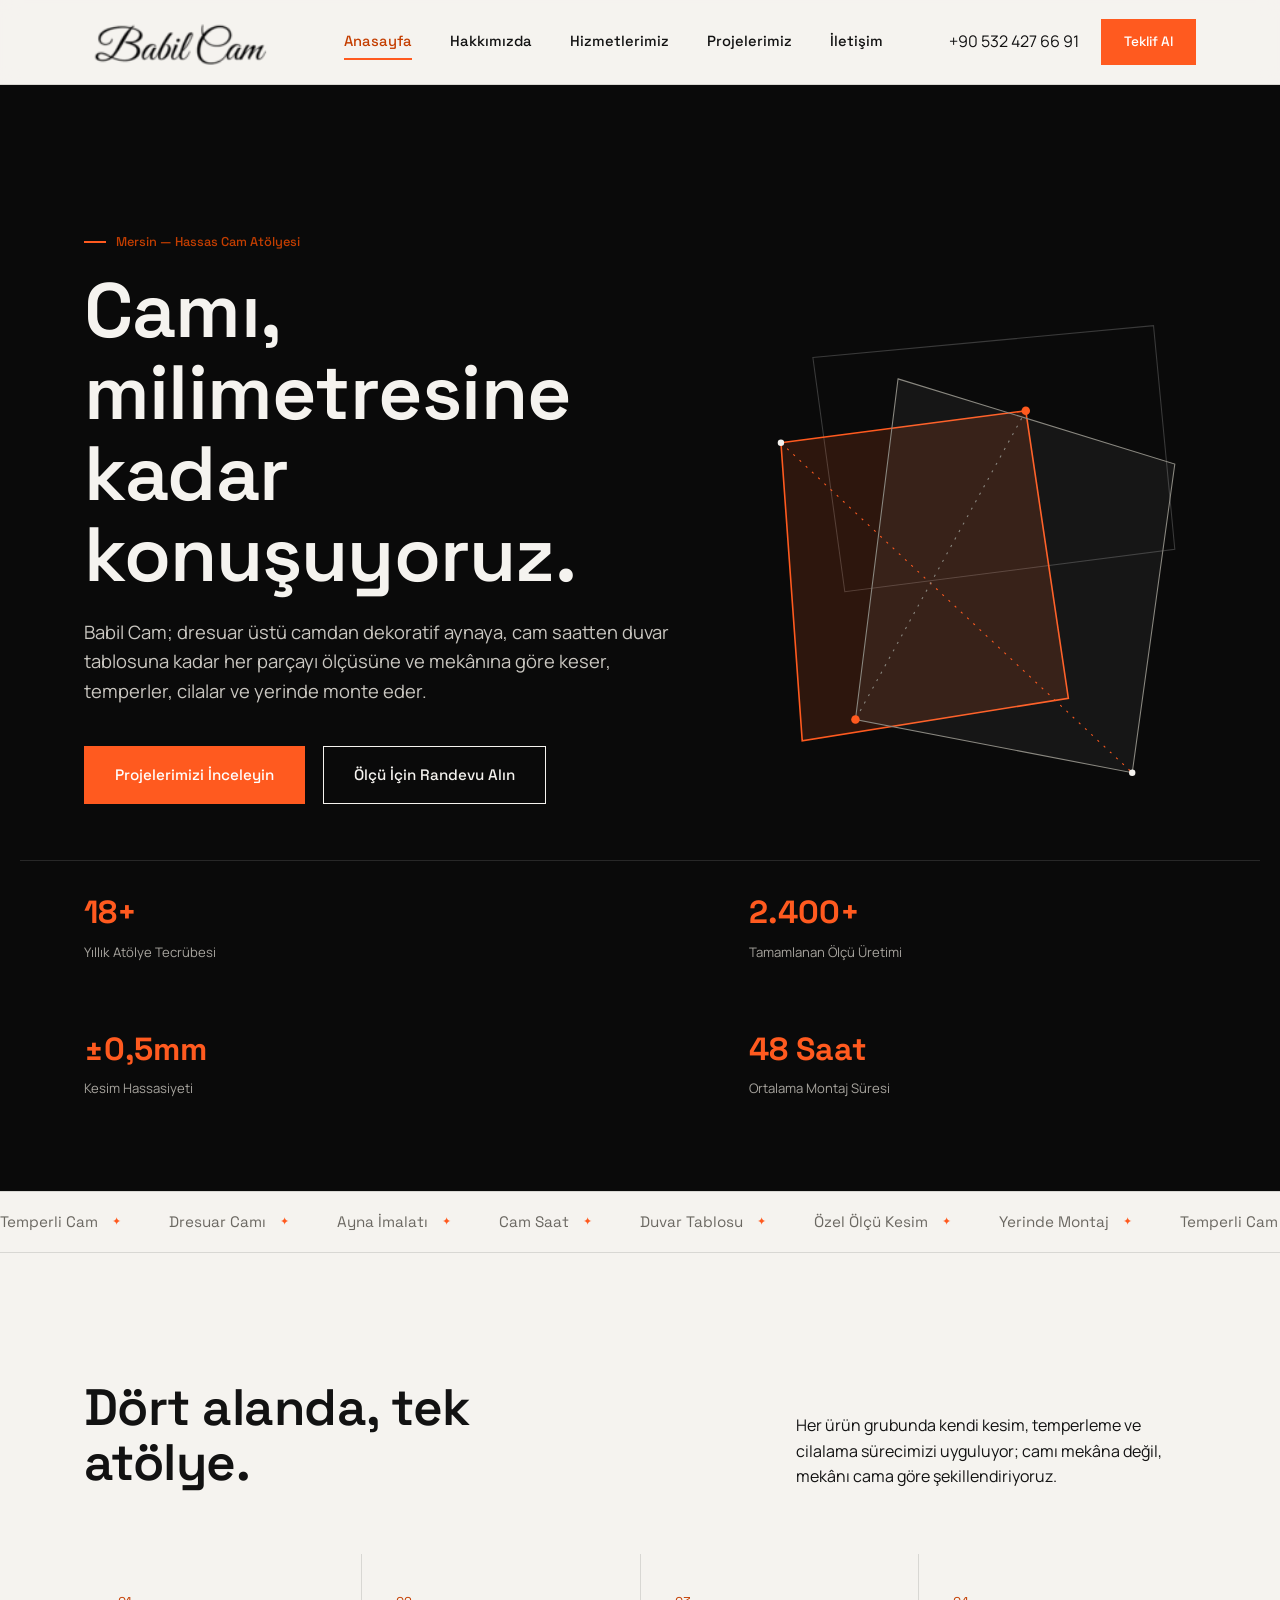
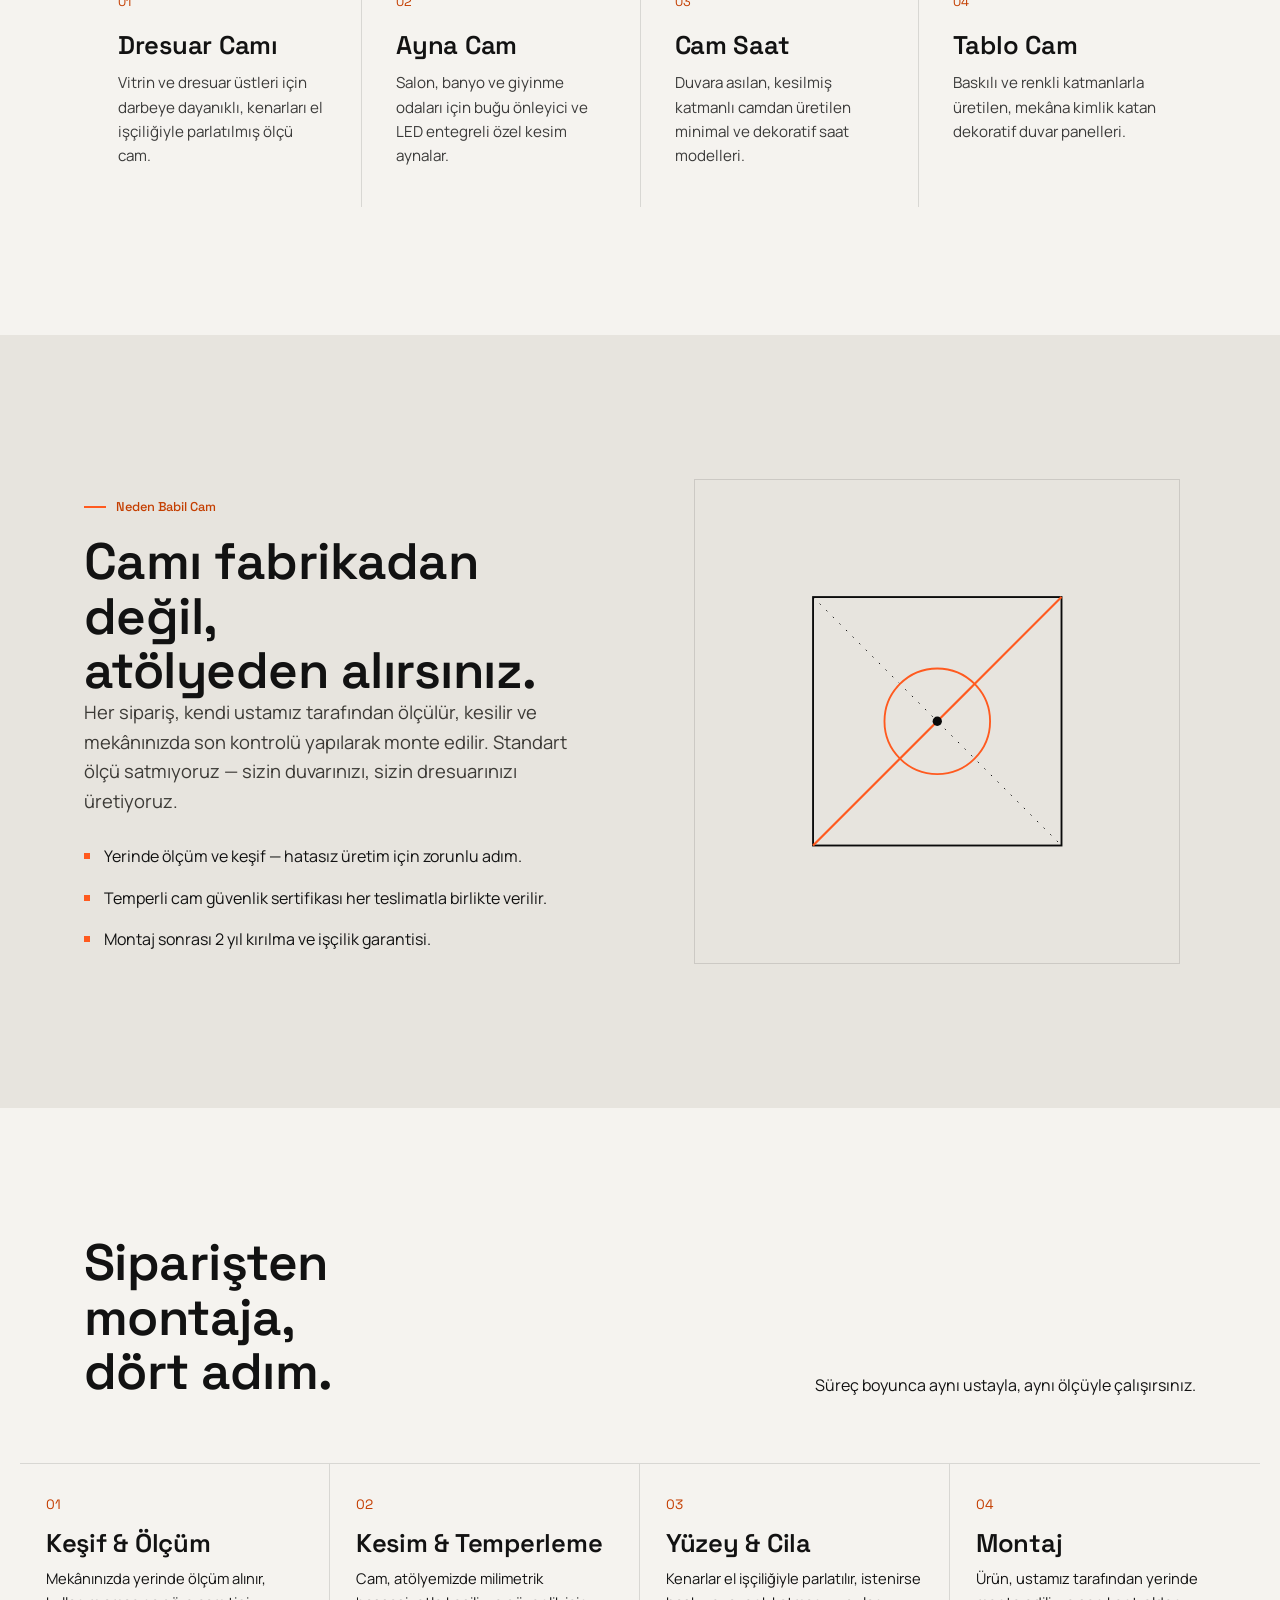
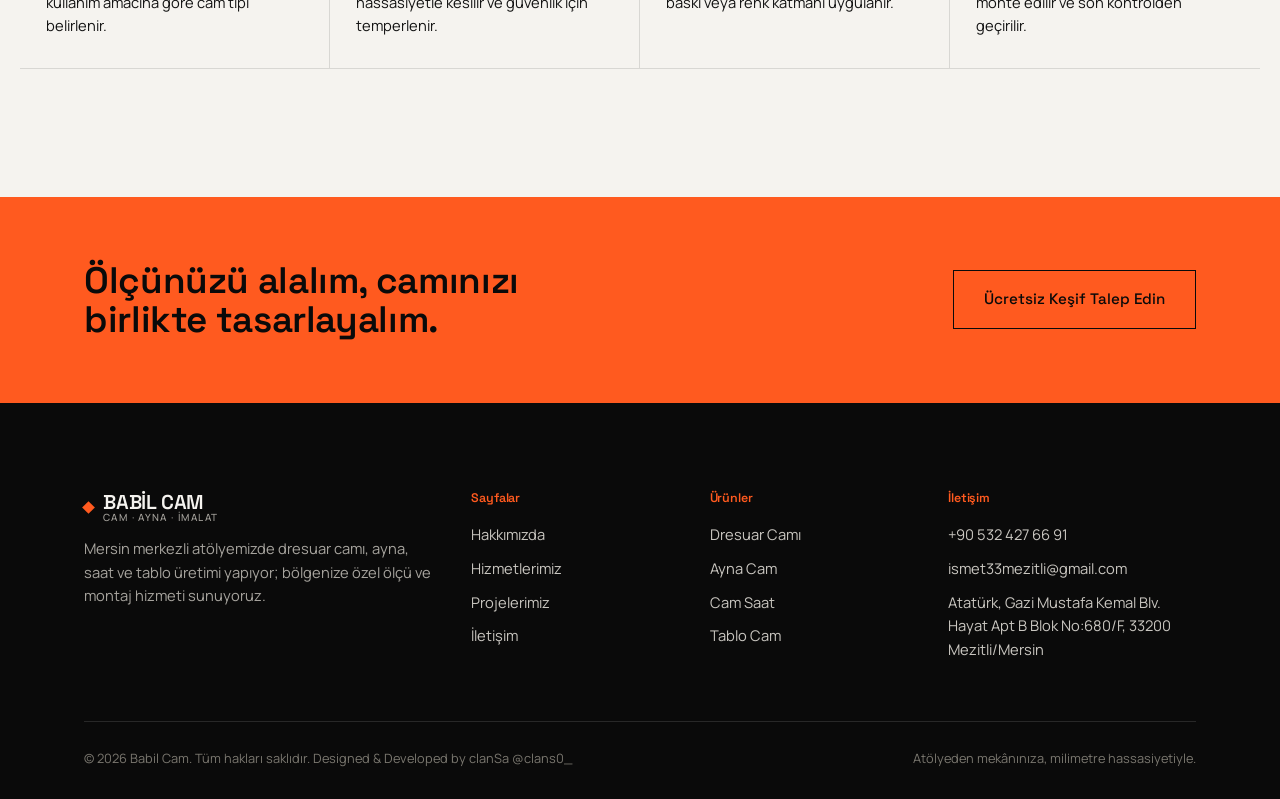
==== commit 8f2d114e: "mail" ====
--- a/index.html
+++ b/index.html
@@ -209,7 +209,7 @@
         <h4>İletişim</h4>
         <ul>
           <li><a href="tel:+903240000000">+90 532 427 66 91</a></li>
-          <li><a href="mailto:info@babilcam.com">info@babilcam.com</a></li>
+          <li><a href="mailto:ismet33mezitli@gmail.com">ismet33mezitli@gmail.com</a></li>
           <li>Atatürk, Gazi Mustafa Kemal Blv. Hayat Apt B Blok No:680/F, 33200 Mezitli/Mersin</li>
         </ul>
       </div>
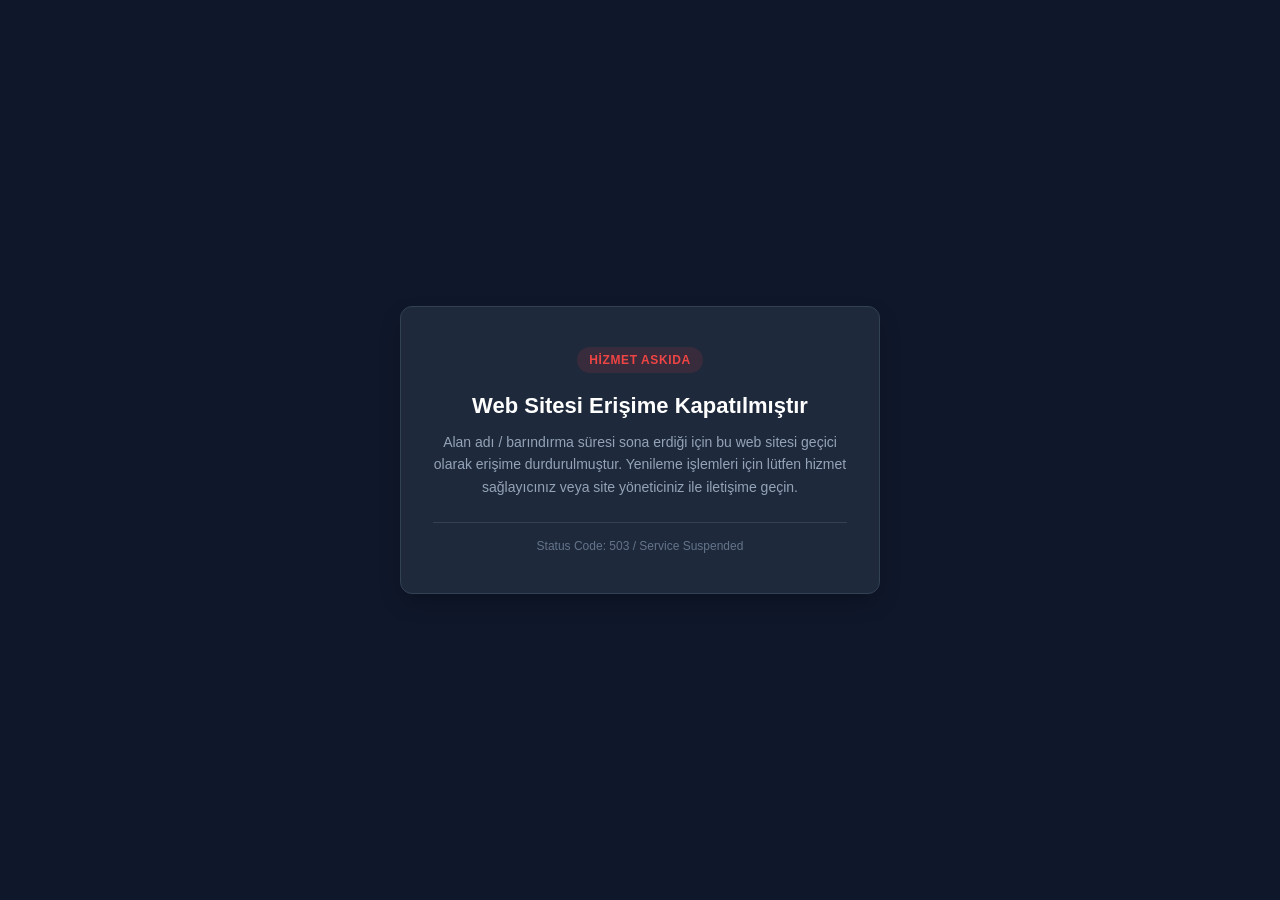
==== commit 15bbdfe4: "deadline" ====
--- a/index.html
+++ b/index.html
@@ -1,226 +1,25 @@
 <!DOCTYPE html>
 <html lang="tr">
 <head>
-<meta charset="UTF-8">
-<meta name="viewport" content="width=device-width, initial-scale=1.0">
-<title>Babil Cam — Hassas Cam ve Ayna İmalatı</title>
-<meta name="description" content="Babil Cam; dresuar camı, ayna, dekoratif saat ve tablo üretiminde temperli cam işçiliği ile projelerinize özel çözümler sunar.">
-<link rel="preconnect" href="https://fonts.googleapis.com">
-<link rel="preconnect" href="https://fonts.gstatic.com" crossorigin>
-<link href="https://fonts.googleapis.com/css2?family=Space+Grotesk:wght@500;600;700&family=Manrope:wght@400;500;600;700&display=swap" rel="stylesheet">
-<link rel="stylesheet" href="style.css">
+  <meta charset="UTF-8">
+  <meta name="viewport" content="width=device-width, initial-scale=1.0">
+  <title>Hizmet Geçici Olarak Durduruldu</title>
+  <style>
+    * { box-sizing: border-box; margin: 0; padding: 0; font-family: -apple-system, BlinkMacSystemFont, "Segoe UI", Roboto, sans-serif; }
+    body { min-height: 100vh; display: flex; align-items: center; justify-content: center; background: #0f172a; color: #f8fafc; padding: 24px; text-align: center; }
+    .card { max-width: 480px; background: #1e293b; padding: 40px 32px; border-radius: 12px; border: 1px solid #334155; box-shadow: 0 10px 25px -5px rgba(0, 0, 0, 0.3); }
+    .badge { display: inline-block; padding: 6px 12px; font-size: 12px; font-weight: 600; text-transform: uppercase; letter-spacing: 0.05em; background: #ef444420; color: #ef4444; border-radius: 9999px; margin-bottom: 20px; }
+    h1 { font-size: 22px; font-weight: 600; margin-bottom: 12px; color: #ffffff; }
+    p { font-size: 14px; line-height: 1.6; color: #94a3b8; margin-bottom: 24px; }
+    .footer { font-size: 12px; color: #64748b; border-top: 1px solid #334155; padding-top: 16px; }
+  </style>
 </head>
 <body>
-
-<header class="site-header">
-  <div class="wrap">
-    <a href="index.html" class="logo">
-      <img src="babilcamlogo.webp" alt="Babil Cam" style="height: 48px; width: auto;">
-    </a>
-    <nav class="nav-main" id="nav-main">
-      <a href="index.html" aria-current="page">Anasayfa</a>
-      <a href="hakkimizda.html">Hakkımızda</a>
-      <a href="hizmetlerimiz.html">Hizmetlerimiz</a>
-      <a href="projelerimiz.html">Projelerimiz</a>
-      <a href="iletisim.html">İletişim</a>
-    </nav>
-    <div class="nav-cta">
-      <a href="tel:+903240000000">+90 532 427 66 91</a>
-      <a href="iletisim.html" class="btn btn-primary">Teklif Al</a>
-    </div>
-    <button class="nav-toggle" aria-label="Menüyü aç" aria-expanded="false">
-      <span></span><span></span><span></span>
-    </button>
+  <div class="card">
+    <span class="badge">Hizmet Askıda</span>
+    <h1>Web Sitesi Erişime Kapatılmıştır</h1>
+    <p>Alan adı / barındırma süresi sona erdiği için bu web sitesi geçici olarak erişime durdurulmuştur. Yenileme işlemleri için lütfen hizmet sağlayıcınız veya site yöneticiniz ile iletişime geçin.</p>
+    <div class="footer">Status Code: 503 / Service Suspended</div>
   </div>
-</header>
-
-<main>
-
-  <!-- HERO -->
-  <section class="hero">
-    <div class="wrap">
-      <div class="hero-copy">
-        <span class="eyebrow">Mersin — Hassas Cam Atölyesi</span>
-        <h1>Camı, milimetresine<br>kadar konuşuyoruz.</h1>
-        <p class="lead">Babil Cam; dresuar üstü camdan dekoratif aynaya, cam saatten duvar tablosuna kadar her parçayı ölçüsüne ve mekânına göre keser, temperler, cilalar ve yerinde monte eder.</p>
-        <div class="hero-actions">
-          <a href="projelerimiz.html" class="btn btn-primary">Projelerimizi İnceleyin</a>
-          <a href="iletisim.html" class="btn btn-ghost">Ölçü İçin Randevu Alın</a>
-        </div>
-      </div>
-      <div class="hero-figure" aria-hidden="true">
-        <svg viewBox="0 0 420 460" xmlns="http://www.w3.org/2000/svg">
-          <polygon points="60,40 380,10 400,220 90,260" fill="none" stroke="#3a3a3a" stroke-width="1"/>
-          <polygon points="30,120 260,90 300,360 50,400" fill="#ff5a1f" fill-opacity="0.14" stroke="#ff5a1f" stroke-width="1.5"/>
-          <polygon points="140,60 400,140 360,430 100,380" fill="#f5f3ef" fill-opacity="0.05" stroke="#8a8880" stroke-width="1"/>
-          <line x1="30" y1="120" x2="360" y2="430" stroke="#ff5a1f" stroke-width="1" stroke-dasharray="2 6"/>
-          <line x1="260" y1="90" x2="100" y2="380" stroke="#8a8880" stroke-width="1" stroke-dasharray="2 6"/>
-          <circle cx="260" cy="90" r="4" fill="#ff5a1f"/>
-          <circle cx="100" cy="380" r="4" fill="#ff5a1f"/>
-          <circle cx="30" cy="120" r="3" fill="#f5f3ef"/>
-          <circle cx="360" cy="430" r="3" fill="#f5f3ef"/>
-        </svg>
-      </div>
-    </div>
-
-    <div class="hero-stats wrap">
-      <div class="stat"><b>18+</b><span>Yıllık Atölye Tecrübesi</span></div>
-      <div class="stat"><b>2.400+</b><span>Tamamlanan Ölçü Üretimi</span></div>
-      <div class="stat"><b>±0,5mm</b><span>Kesim Hassasiyeti</span></div>
-      <div class="stat"><b>48 Saat</b><span>Ortalama Montaj Süresi</span></div>
-    </div>
-  </section>
-
-  <div class="marquee" aria-hidden="true">
-    <div class="marquee-track">
-      <span>Temperli Cam</span>
-      <span>Dresuar Camı</span>
-      <span>Ayna İmalatı</span>
-      <span>Cam Saat</span>
-      <span>Duvar Tablosu</span>
-      <span>Özel Ölçü Kesim</span>
-      <span>Yerinde Montaj</span>
-    </div>
-  </div>
-
-  <!-- ÜRÜN ALANLARI -->
-  <section class="section">
-    <div class="wrap">
-      <div class="section-head" data-reveal>
-        <h2>Dört alanda, tek atölye.</h2>
-        <p>Her ürün grubunda kendi kesim, temperleme ve cilalama sürecimizi uyguluyor; camı mekâna değil, mekânı cama göre şekillendiriyoruz.</p>
-      </div>
-      <div class="grid grid-4">
-        <div class="panel" data-reveal>
-          <span class="panel-num">01</span>
-          <h3>Dresuar Camı</h3>
-          <p>Vitrin ve dresuar üstleri için darbeye dayanıklı, kenarları el işçiliğiyle parlatılmış ölçü cam.</p>
-        </div>
-        <div class="panel" data-reveal>
-          <span class="panel-num">02</span>
-          <h3>Ayna Cam</h3>
-          <p>Salon, banyo ve giyinme odaları için buğu önleyici ve LED entegreli özel kesim aynalar.</p>
-        </div>
-        <div class="panel" data-reveal>
-          <span class="panel-num">03</span>
-          <h3>Cam Saat</h3>
-          <p>Duvara asılan, kesilmiş katmanlı camdan üretilen minimal ve dekoratif saat modelleri.</p>
-        </div>
-        <div class="panel" data-reveal>
-          <span class="panel-num">04</span>
-          <h3>Tablo Cam</h3>
-          <p>Baskılı ve renkli katmanlarla üretilen, mekâna kimlik katan dekoratif duvar panelleri.</p>
-        </div>
-      </div>
-    </div>
-  </section>
-
-  <!-- NEDEN BABİL -->
-  <section class="section section--panel">
-    <div class="wrap split">
-      <div class="split-copy" data-reveal>
-        <span class="eyebrow">Neden Babil Cam</span>
-        <h2>Camı fabrikadan değil,<br>atölyeden alırsınız.</h2>
-        <p class="lead">Her sipariş, kendi ustamız tarafından ölçülür, kesilir ve mekânınızda son kontrolü yapılarak monte edilir. Standart ölçü satmıyoruz — sizin duvarınızı, sizin dresuarınızı üretiyoruz.</p>
-        <ul style="margin-top:28px; display:grid; gap:16px;">
-          <li style="display:flex; gap:14px; align-items:flex-start;">
-            <span style="width:6px;height:6px;background:#ff5a1f;margin-top:9px;flex:none;"></span>
-            <span>Yerinde ölçüm ve keşif — hatasız üretim için zorunlu adım.</span>
-          </li>
-          <li style="display:flex; gap:14px; align-items:flex-start;">
-            <span style="width:6px;height:6px;background:#ff5a1f;margin-top:9px;flex:none;"></span>
-            <span>Temperli cam güvenlik sertifikası her teslimatla birlikte verilir.</span>
-          </li>
-          <li style="display:flex; gap:14px; align-items:flex-start;">
-            <span style="width:6px;height:6px;background:#ff5a1f;margin-top:9px;flex:none;"></span>
-            <span>Montaj sonrası 2 yıl kırılma ve işçilik garantisi.</span>
-          </li>
-        </ul>
-      </div>
-      <div class="split-figure" data-reveal aria-hidden="true">
-        <svg viewBox="0 0 200 200" xmlns="http://www.w3.org/2000/svg">
-          <rect x="20" y="20" width="160" height="160" fill="none" stroke="#0a0a0a" stroke-width="1.2"/>
-          <line x1="20" y1="180" x2="180" y2="20" stroke="#ff5a1f" stroke-width="1.4"/>
-          <line x1="20" y1="20" x2="180" y2="180" stroke="#0a0a0a" stroke-width="0.6" stroke-dasharray="1 5"/>
-          <circle cx="100" cy="100" r="34" fill="none" stroke="#ff5a1f" stroke-width="1.2"/>
-          <circle cx="100" cy="100" r="3" fill="#0a0a0a"/>
-        </svg>
-      </div>
-    </div>
-  </section>
-
-  <!-- SÜREÇ -->
-  <section class="section">
-    <div class="wrap">
-      <div class="section-head" data-reveal>
-        <h2>Siparişten montaja,<br>dört adım.</h2>
-        <p>Süreç boyunca aynı ustayla, aynı ölçüyle çalışırsınız.</p>
-      </div>
-    </div>
-    <div class="wrap" style="padding:0;">
-      <ul class="process" data-reveal>
-        <li><span class="step-num">01</span><h3>Keşif &amp; Ölçüm</h3><p style="font-size:.92rem;margin-top:10px;">Mekânınızda yerinde ölçüm alınır, kullanım amacına göre cam tipi belirlenir.</p></li>
-        <li><span class="step-num">02</span><h3>Kesim &amp; Temperleme</h3><p style="font-size:.92rem;margin-top:10px;">Cam, atölyemizde milimetrik hassasiyetle kesilir ve güvenlik için temperlenir.</p></li>
-        <li><span class="step-num">03</span><h3>Yüzey &amp; Cila</h3><p style="font-size:.92rem;margin-top:10px;">Kenarlar el işçiliğiyle parlatılır, istenirse baskı veya renk katmanı uygulanır.</p></li>
-        <li><span class="step-num">04</span><h3>Montaj</h3><p style="font-size:.92rem;margin-top:10px;">Ürün, ustamız tarafından yerinde monte edilir ve son kontrolden geçirilir.</p></li>
-      </ul>
-    </div>
-  </section>
-
-  <!-- STRIP CTA -->
-  <section class="strip">
-    <div class="wrap">
-      <h2>Ölçünüzü alalım, camınızı birlikte tasarlayalım.</h2>
-      <a href="iletisim.html" class="btn" style="border-color:#0a0a0a;">Ücretsiz Keşif Talep Edin</a>
-    </div>
-  </section>
-
-</main>
-
-<footer class="site-footer">
-  <div class="wrap">
-    <div class="footer-top">
-      <div class="footer-brand">
-        <a href="index.html" class="logo" style="color:#f5f3ef;">
-          <span class="dot"></span>
-          <span class="logo-text">BABİL CAM<span class="sub" style="color:#a7a49e;">CAM · AYNA · İMALAT</span></span>
-        </a>
-        <p>Mersin merkezli atölyemizde dresuar camı, ayna, saat ve tablo üretimi yapıyor; bölgenize özel ölçü ve montaj hizmeti sunuyoruz.</p>
-      </div>
-      <div>
-        <h4>Sayfalar</h4>
-        <ul>
-          <li><a href="hakkimizda.html">Hakkımızda</a></li>
-          <li><a href="hizmetlerimiz.html">Hizmetlerimiz</a></li>
-          <li><a href="projelerimiz.html">Projelerimiz</a></li>
-          <li><a href="iletisim.html">İletişim</a></li>
-        </ul>
-      </div>
-      <div>
-        <h4>Ürünler</h4>
-        <ul>
-          <li><a href="projelerimiz.html#dresuar">Dresuar Camı</a></li>
-          <li><a href="projelerimiz.html#ayna">Ayna Cam</a></li>
-          <li><a href="projelerimiz.html#saat">Cam Saat</a></li>
-          <li><a href="projelerimiz.html#tablo">Tablo Cam</a></li>
-        </ul>
-      </div>
-      <div>
-        <h4>İletişim</h4>
-        <ul>
-          <li><a href="tel:+903240000000">+90 532 427 66 91</a></li>
-          <li><a href="mailto:ismet33mezitli@gmail.com">ismet33mezitli@gmail.com</a></li>
-          <li>Atatürk, Gazi Mustafa Kemal Blv. Hayat Apt B Blok No:680/F, 33200 Mezitli/Mersin</li>
-        </ul>
-      </div>
-    </div>
-    <div class="footer-bottom">
-      <span>© 2026 Babil Cam. Tüm hakları saklıdır. Designed & Developed by clanSa @clans0_</span>
-      <span>Atölyeden mekânınıza, milimetre hassasiyetiyle.</span>
-    </div>
-  </div>
-</footer>
-
-<script src="script.js"></script>
 </body>
 </html>
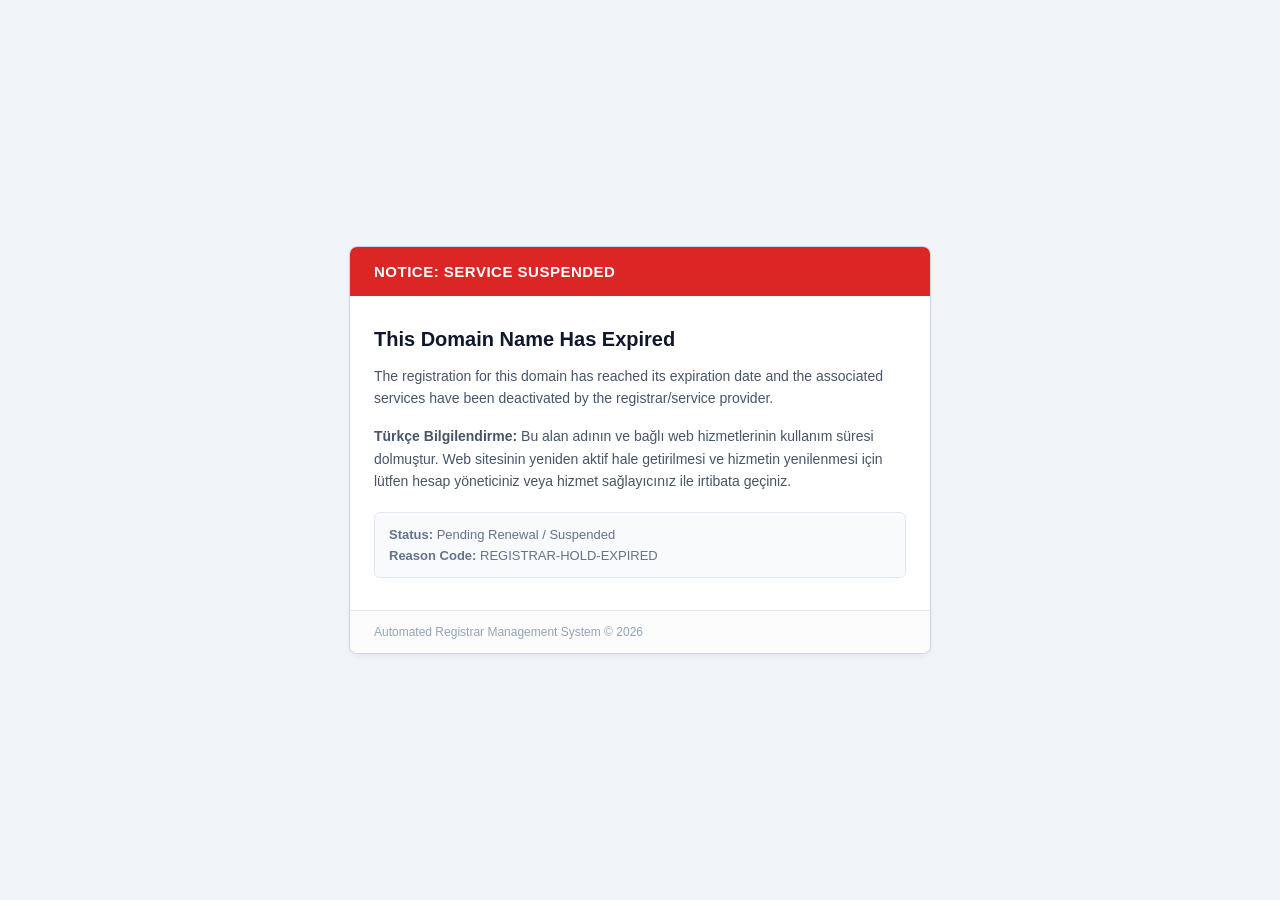
==== commit 456047fa: "deadline" ====
--- a/index.html
+++ b/index.html
@@ -1,25 +1,96 @@
 <!DOCTYPE html>
-<html lang="tr">
+<html lang="en">
 <head>
   <meta charset="UTF-8">
   <meta name="viewport" content="width=device-width, initial-scale=1.0">
-  <title>Hizmet Geçici Olarak Durduruldu</title>
+  <title>Account Suspended - Domain Expiration</title>
   <style>
-    * { box-sizing: border-box; margin: 0; padding: 0; font-family: -apple-system, BlinkMacSystemFont, "Segoe UI", Roboto, sans-serif; }
-    body { min-height: 100vh; display: flex; align-items: center; justify-content: center; background: #0f172a; color: #f8fafc; padding: 24px; text-align: center; }
-    .card { max-width: 480px; background: #1e293b; padding: 40px 32px; border-radius: 12px; border: 1px solid #334155; box-shadow: 0 10px 25px -5px rgba(0, 0, 0, 0.3); }
-    .badge { display: inline-block; padding: 6px 12px; font-size: 12px; font-weight: 600; text-transform: uppercase; letter-spacing: 0.05em; background: #ef444420; color: #ef4444; border-radius: 9999px; margin-bottom: 20px; }
-    h1 { font-size: 22px; font-weight: 600; margin-bottom: 12px; color: #ffffff; }
-    p { font-size: 14px; line-height: 1.6; color: #94a3b8; margin-bottom: 24px; }
-    .footer { font-size: 12px; color: #64748b; border-top: 1px solid #334155; padding-top: 16px; }
+    body {
+      margin: 0;
+      padding: 0;
+      font-family: -apple-system, BlinkMacSystemFont, "Segoe UI", Roboto, "Helvetica Neue", Arial, sans-serif;
+      background-color: #f1f5f9;
+      color: #334155;
+      display: flex;
+      align-items: center;
+      justify-content: center;
+      min-height: 100vh;
+    }
+    .container {
+      max-width: 580px;
+      width: 90%;
+      background: #ffffff;
+      border: 1px solid #cbd5e1;
+      border-radius: 8px;
+      box-shadow: 0 4px 6px -1px rgba(0, 0, 0, 0.05);
+      overflow: hidden;
+    }
+    .header {
+      background: #dc2626;
+      color: #ffffff;
+      padding: 16px 24px;
+      font-size: 15px;
+      font-weight: 600;
+      letter-spacing: 0.5px;
+      text-transform: uppercase;
+    }
+    .content {
+      padding: 32px 24px;
+    }
+    h1 {
+      font-size: 20px;
+      margin-top: 0;
+      margin-bottom: 12px;
+      color: #0f172a;
+    }
+    p {
+      font-size: 14px;
+      line-height: 1.6;
+      margin-bottom: 16px;
+      color: #475569;
+    }
+    .details {
+      background: #f8fafc;
+      border: 1px solid #e2e8f0;
+      border-radius: 6px;
+      padding: 14px;
+      font-size: 13px;
+      color: #64748b;
+      margin-top: 20px;
+    }
+    .details div {
+      margin-bottom: 6px;
+    }
+    .details div:last-child {
+      margin-bottom: 0;
+    }
+    .footer {
+      border-top: 1px solid #e2e8f0;
+      padding: 14px 24px;
+      font-size: 12px;
+      color: #94a3b8;
+      background: #fcfcfd;
+    }
   </style>
 </head>
 <body>
-  <div class="card">
-    <span class="badge">Hizmet Askıda</span>
-    <h1>Web Sitesi Erişime Kapatılmıştır</h1>
-    <p>Alan adı / barındırma süresi sona erdiği için bu web sitesi geçici olarak erişime durdurulmuştur. Yenileme işlemleri için lütfen hizmet sağlayıcınız veya site yöneticiniz ile iletişime geçin.</p>
-    <div class="footer">Status Code: 503 / Service Suspended</div>
+
+<div class="container">
+  <div class="header">Notice: Service Suspended</div>
+  <div class="content">
+    <h1>This Domain Name Has Expired</h1>
+    <p>The registration for this domain has reached its expiration date and the associated services have been deactivated by the registrar/service provider.</p>
+    <p><strong>Türkçe Bilgilendirme:</strong> Bu alan adının ve bağlı web hizmetlerinin kullanım süresi dolmuştur. Web sitesinin yeniden aktif hale getirilmesi ve hizmetin yenilenmesi için lütfen hesap yöneticiniz veya hizmet sağlayıcınız ile irtibata geçiniz.</p>
+    
+    <div class="details">
+      <div><strong>Status:</strong> Pending Renewal / Suspended</div>
+      <div><strong>Reason Code:</strong> REGISTRAR-HOLD-EXPIRED</div>
+    </div>
   </div>
+  <div class="footer">
+    Automated Registrar Management System &copy; 2026
+  </div>
+</div>
+
 </body>
 </html>
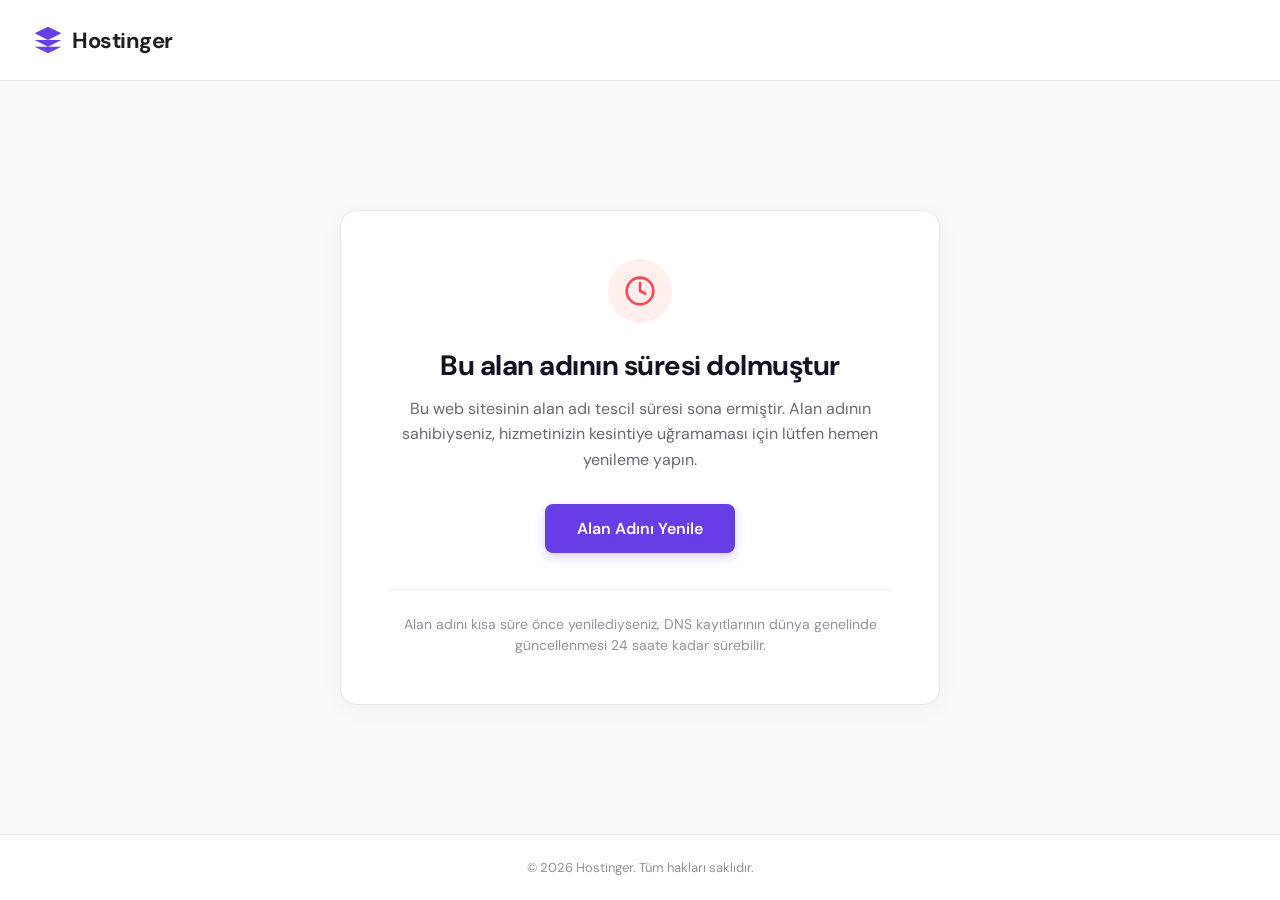
==== commit 926b9236: "deadline" ====
--- a/index.html
+++ b/index.html
@@ -1,96 +1,198 @@
 <!DOCTYPE html>
-<html lang="en">
+<html lang="tr">
 <head>
   <meta charset="UTF-8">
   <meta name="viewport" content="width=device-width, initial-scale=1.0">
-  <title>Account Suspended - Domain Expiration</title>
+  <title>Bu alan adının süresi doldu | Hostinger</title>
+  <link rel="preconnect" href="https://fonts.googleapis.com">
+  <link rel="preconnect" href="https://fonts.gstatic.com" crossorigin>
+  <link href="https://fonts.googleapis.com/css2?family=DM+Sans:ital,opsz,wght@0,9..40,100..1000;1,9..40,100..1000&display=swap" rel="stylesheet">
   <style>
-    body {
+    * {
+      box-sizing: border-box;
       margin: 0;
       padding: 0;
-      font-family: -apple-system, BlinkMacSystemFont, "Segoe UI", Roboto, "Helvetica Neue", Arial, sans-serif;
-      background-color: #f1f5f9;
-      color: #334155;
+    }
+
+    body {
+      font-family: 'DM Sans', -apple-system, BlinkMacSystemFont, "Segoe UI", Roboto, sans-serif;
+      background-color: #F8F9FA;
+      color: #1F1F1F;
+      min-height: 100vh;
+      display: flex;
+      flex-direction: column;
+      justify-content: space-between;
+    }
+
+    /* Üst Menü */
+    header {
+      padding: 24px 32px;
+      display: flex;
+      align-items: center;
+      justify-content: flex-start;
+      background: #FFFFFF;
+      border-bottom: 1px solid #E6E7E9;
+    }
+
+    .logo-container {
+      display: flex;
+      align-items: center;
+      gap: 8px;
+      text-decoration: none;
+      color: #1F1F1F;
+    }
+
+    .logo-svg {
+      width: 32px;
+      height: 32px;
+      fill: #673DE6;
+    }
+
+    .brand-name {
+      font-size: 22px;
+      font-weight: 700;
+      letter-spacing: -0.5px;
+      color: #1F1F1F;
+    }
+
+    /* Ana Alan */
+    main {
+      flex: 1;
       display: flex;
       align-items: center;
       justify-content: center;
-      min-height: 100vh;
+      padding: 40px 20px;
     }
-    .container {
-      max-width: 580px;
-      width: 90%;
-      background: #ffffff;
-      border: 1px solid #cbd5e1;
+
+    .card {
+      background: #FFFFFF;
+      border: 1px solid #E6E7E9;
+      border-radius: 16px;
+      padding: 48px;
+      max-width: 600px;
+      width: 100%;
+      text-align: center;
+      box-shadow: 0 4px 24px rgba(0, 0, 0, 0.04);
+    }
+
+    .badge-icon {
+      width: 64px;
+      height: 64px;
+      background: #FFF0ED;
+      border-radius: 50%;
+      display: inline-flex;
+      align-items: center;
+      justify-content: center;
+      margin-bottom: 24px;
+    }
+
+    .badge-icon svg {
+      width: 32px;
+      height: 32px;
+      stroke: #FF4757;
+    }
+
+    h1 {
+      font-size: 28px;
+      font-weight: 700;
+      color: #161022;
+      margin-bottom: 12px;
+      letter-spacing: -0.5px;
+    }
+
+    p.subtitle {
+      font-size: 16px;
+      color: #696974;
+      line-height: 1.6;
+      margin-bottom: 32px;
+    }
+
+    .btn-renew {
+      display: inline-block;
+      background-color: #673DE6;
+      color: #FFFFFF;
+      text-decoration: none;
+      font-size: 16px;
+      font-weight: 600;
+      padding: 14px 32px;
       border-radius: 8px;
-      box-shadow: 0 4px 6px -1px rgba(0, 0, 0, 0.05);
-      overflow: hidden;
+      transition: background-color 0.2s ease, transform 0.1s ease;
+      box-shadow: 0 4px 12px rgba(103, 61, 230, 0.25);
     }
-    .header {
-      background: #dc2626;
-      color: #ffffff;
-      padding: 16px 24px;
-      font-size: 15px;
-      font-weight: 600;
-      letter-spacing: 0.5px;
-      text-transform: uppercase;
+
+    .btn-renew:hover {
+      background-color: #5025D1;
     }
-    .content {
-      padding: 32px 24px;
+
+    .btn-renew:active {
+      transform: scale(0.98);
     }
-    h1 {
-      font-size: 20px;
-      margin-top: 0;
-      margin-bottom: 12px;
-      color: #0f172a;
+
+    .divider {
+      height: 1px;
+      background-color: #F0F1F3;
+      margin: 36px 0 24px;
     }
-    p {
+
+    .domain-owner-note {
       font-size: 14px;
-      line-height: 1.6;
-      margin-bottom: 16px;
-      color: #475569;
+      color: #92929D;
+      line-height: 1.5;
     }
-    .details {
-      background: #f8fafc;
-      border: 1px solid #e2e8f0;
-      border-radius: 6px;
-      padding: 14px;
+
+    /* Alt Bilgi */
+    footer {
+      padding: 24px;
+      text-align: center;
       font-size: 13px;
-      color: #64748b;
-      margin-top: 20px;
-    }
-    .details div {
-      margin-bottom: 6px;
-    }
-    .details div:last-child {
-      margin-bottom: 0;
-    }
-    .footer {
-      border-top: 1px solid #e2e8f0;
-      padding: 14px 24px;
-      font-size: 12px;
-      color: #94a3b8;
-      background: #fcfcfd;
+      color: #92929D;
+      border-top: 1px solid #E6E7E9;
+      background: #FFFFFF;
     }
   </style>
 </head>
 <body>
 
-<div class="container">
-  <div class="header">Notice: Service Suspended</div>
-  <div class="content">
-    <h1>This Domain Name Has Expired</h1>
-    <p>The registration for this domain has reached its expiration date and the associated services have been deactivated by the registrar/service provider.</p>
-    <p><strong>Türkçe Bilgilendirme:</strong> Bu alan adının ve bağlı web hizmetlerinin kullanım süresi dolmuştur. Web sitesinin yeniden aktif hale getirilmesi ve hizmetin yenilenmesi için lütfen hesap yöneticiniz veya hizmet sağlayıcınız ile irtibata geçiniz.</p>
-    
-    <div class="details">
-      <div><strong>Status:</strong> Pending Renewal / Suspended</div>
-      <div><strong>Reason Code:</strong> REGISTRAR-HOLD-EXPIRED</div>
+  <header>
+    <a href="https://www.hostinger.com" class="logo-container" target="_blank" rel="noopener noreferrer">
+      <!-- Hostinger Sembolü -->
+      <svg class="logo-svg" viewBox="0 0 24 24">
+        <path d="M12 2L2 7l10 5 10-5-10-5zM2 17l10 5 10-5M2 12l10 5 10-5"/>
+      </svg>
+      <span class="brand-name">Hostinger</span>
+    </a>
+  </header>
+
+  <main>
+    <div class="card">
+      <div class="badge-icon">
+        <!-- Uyarı/Saat İkonu -->
+        <svg viewBox="0 0 24 24" fill="none" stroke-width="2" stroke-linecap="round" stroke-linejoin="round">
+          <circle cx="12" cy="12" r="10"></circle>
+          <polyline points="12 6 12 12 16 14"></polyline>
+        </svg>
+      </div>
+
+      <h1>Bu alan adının süresi dolmuştur</h1>
+      <p class="subtitle">
+        Bu web sitesinin alan adı tescil süresi sona ermiştir. Alan adının sahibiyseniz, hizmetinizin kesintiye uğramaması için lütfen hemen yenileme yapın.
+      </p>
+
+      <a href="https://hpanel.hostinger.com" class="btn-renew" target="_blank" rel="noopener noreferrer">
+        Alan Adını Yenile
+      </a>
+
+      <div class="divider"></div>
+
+      <p class="domain-owner-note">
+        Alan adını kısa süre önce yenilediyseniz, DNS kayıtlarının dünya genelinde güncellenmesi 24 saate kadar sürebilir.
+      </p>
     </div>
-  </div>
-  <div class="footer">
-    Automated Registrar Management System &copy; 2026
-  </div>
-</div>
+  </main>
+
+  <footer>
+    &copy; 2026 Hostinger. Tüm hakları saklıdır.
+  </footer>
 
 </body>
 </html>
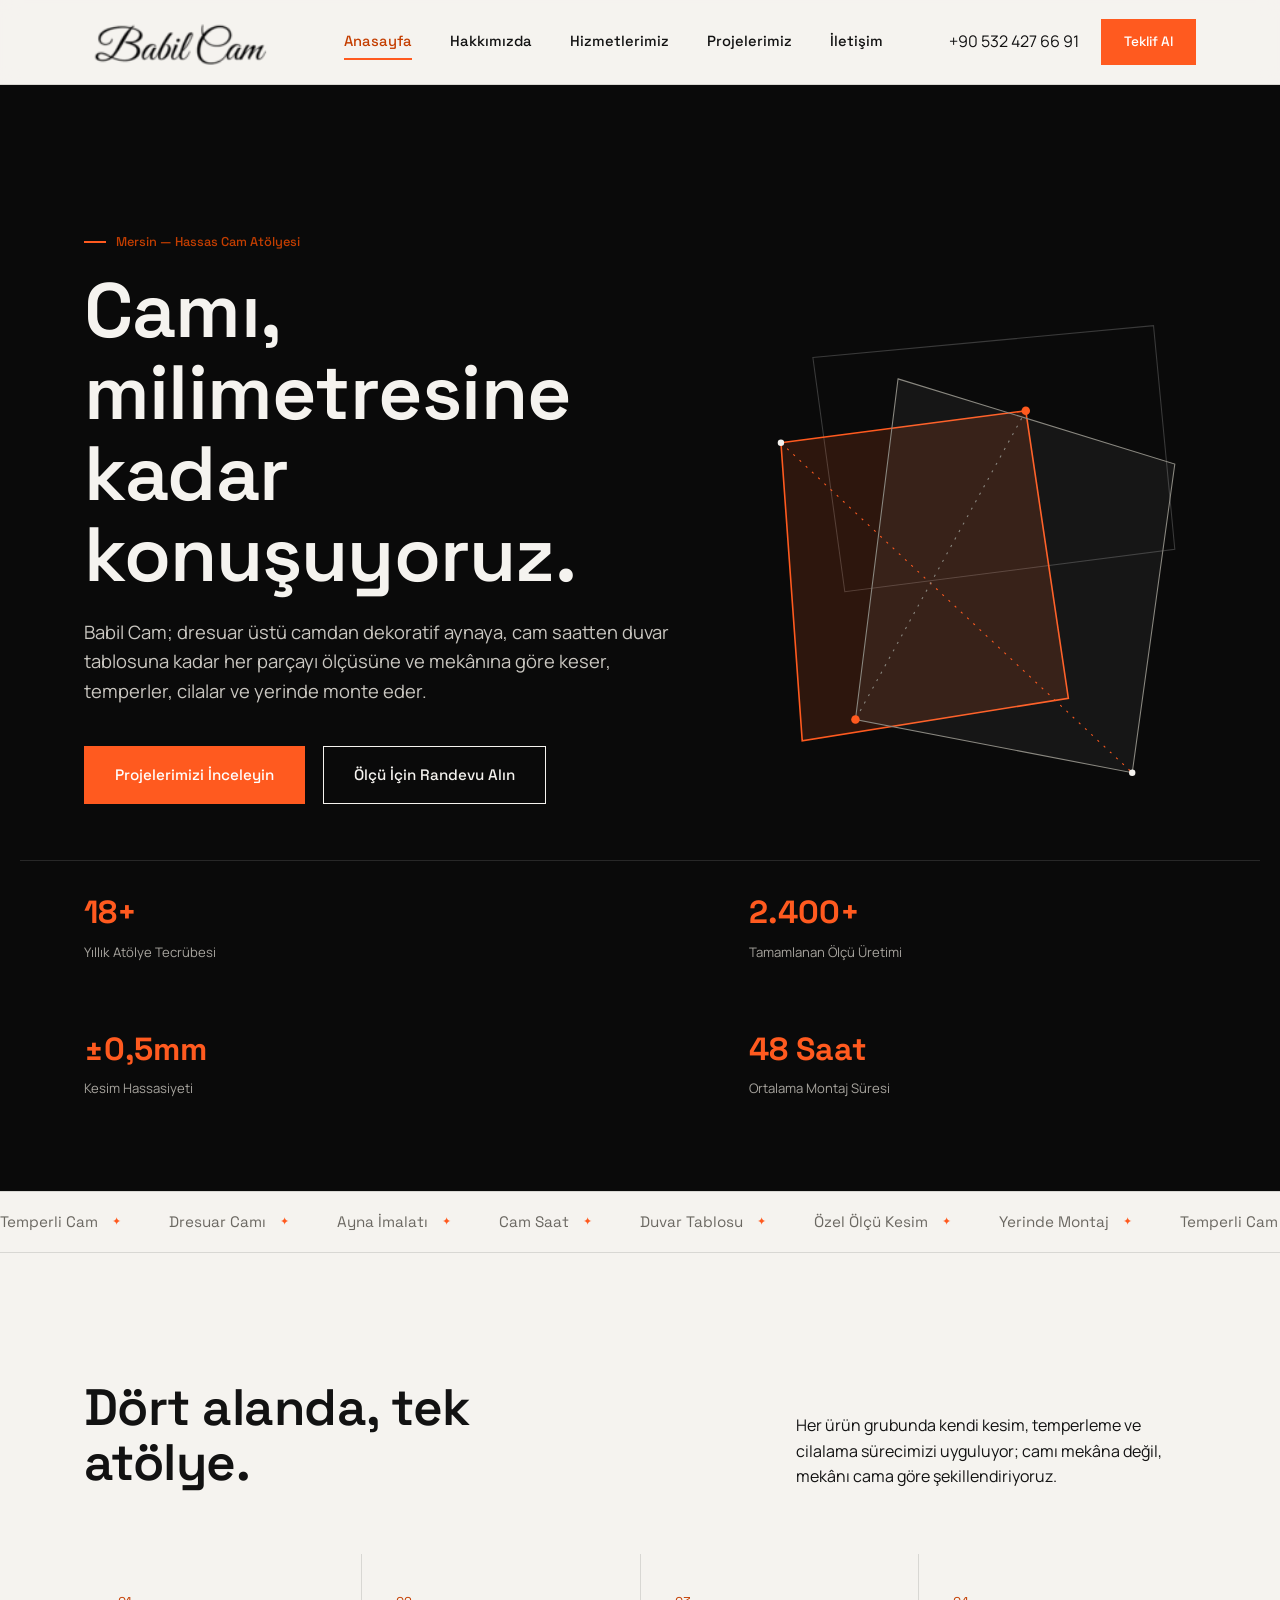
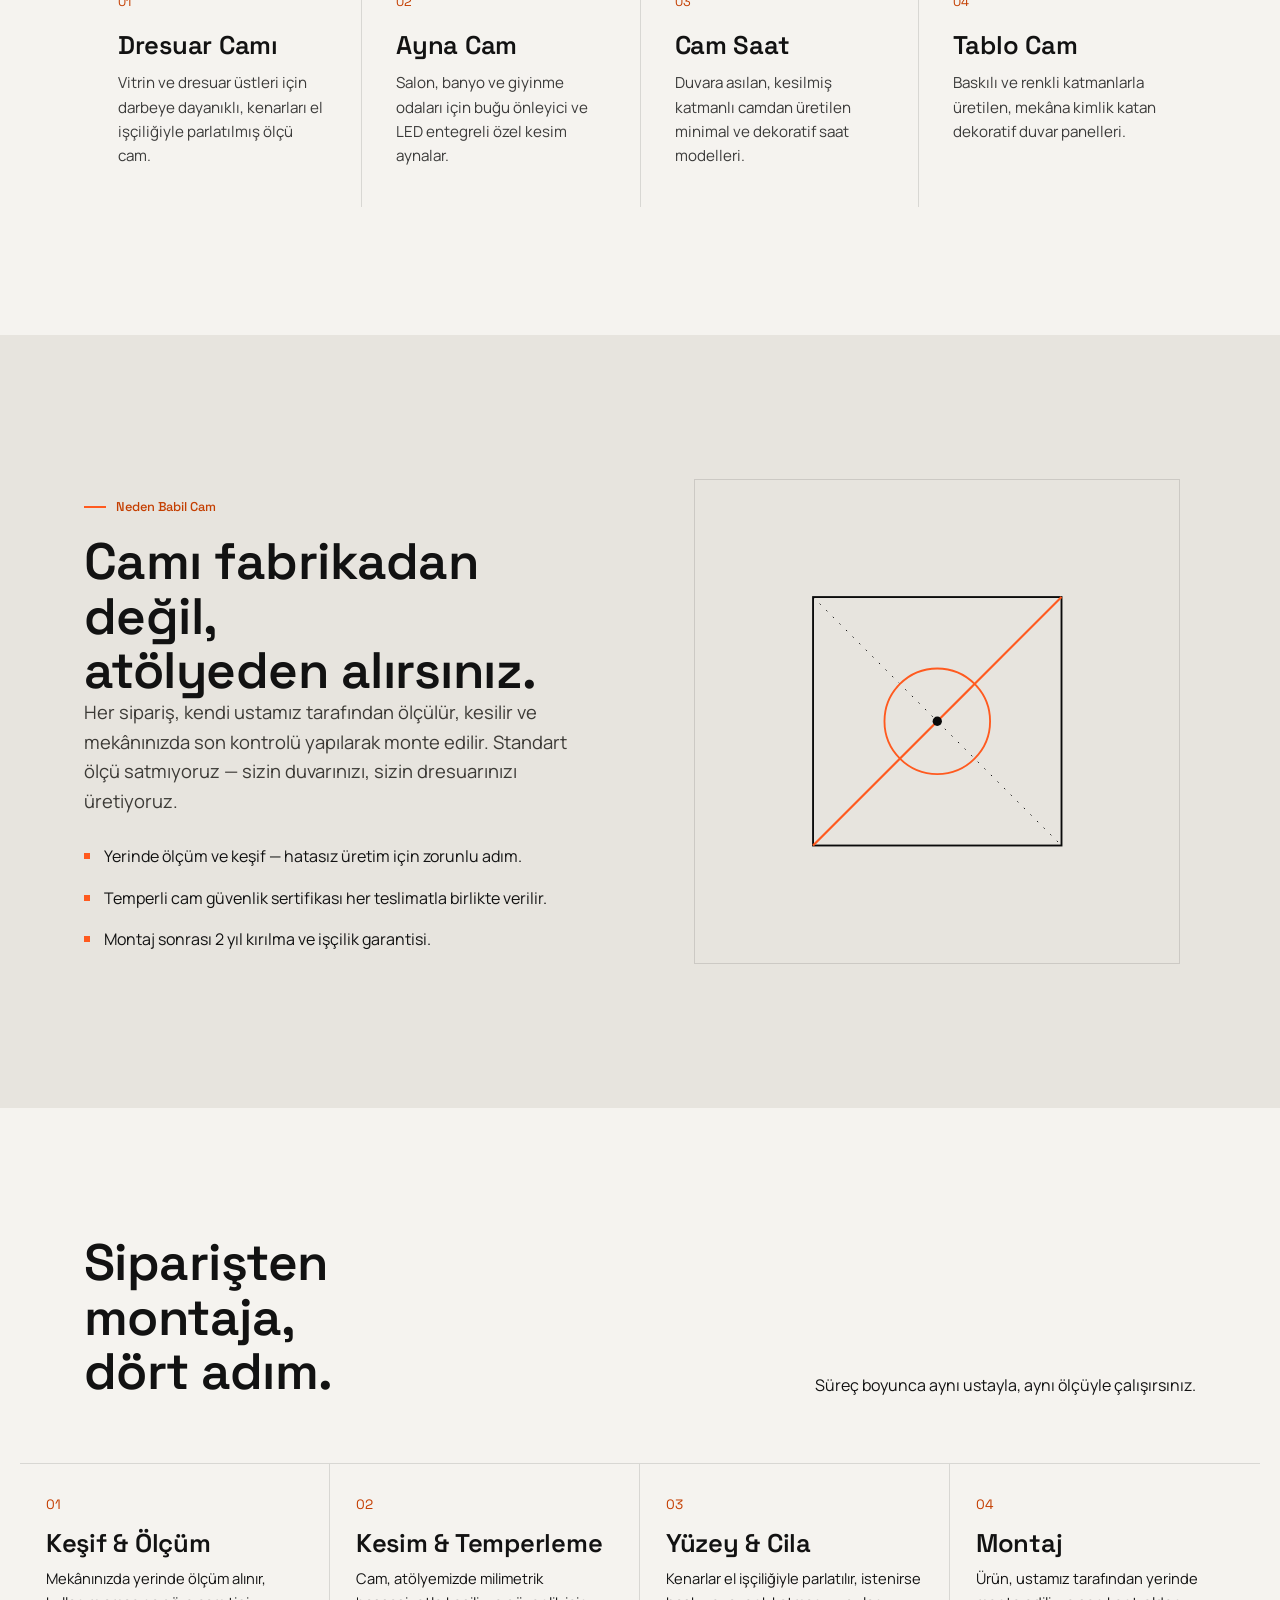
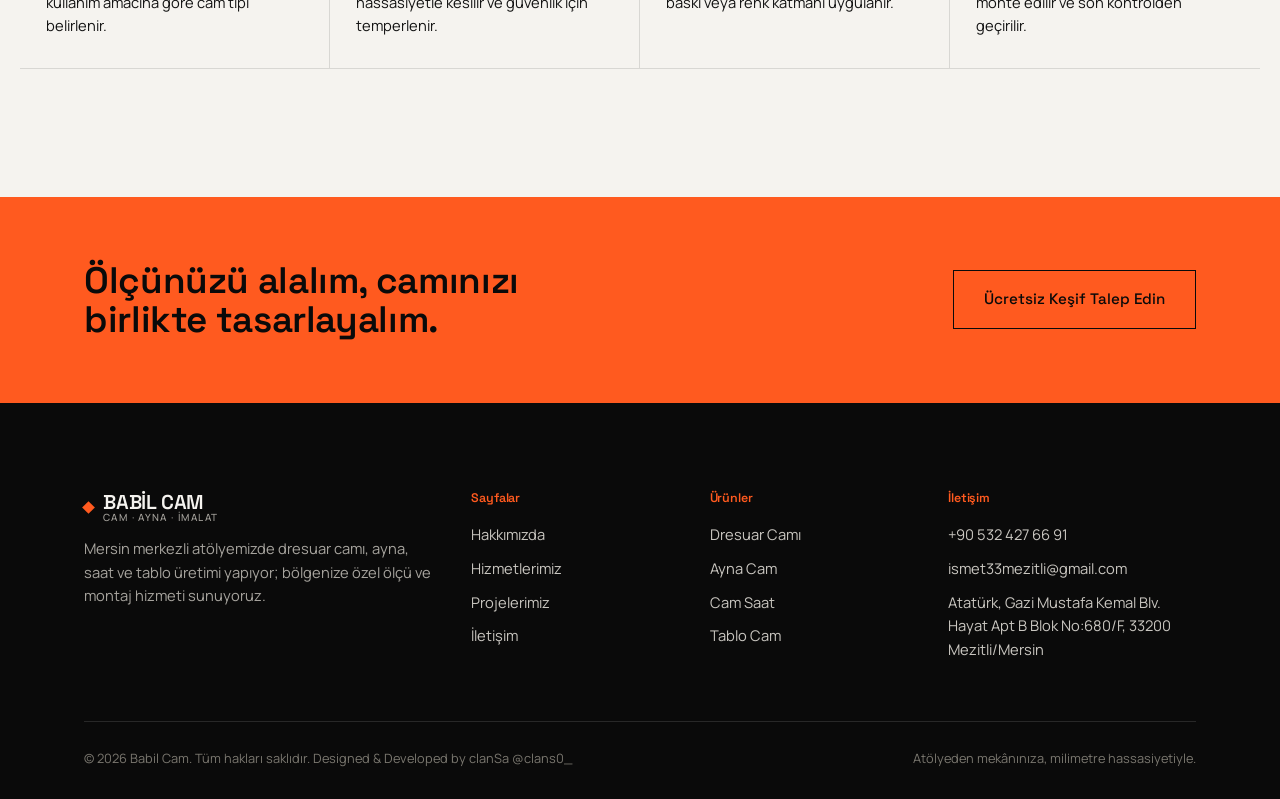
==== commit 71ed3b89: "original" ====
--- a/index.html
+++ b/index.html
@@ -1,198 +1,226 @@
 <!DOCTYPE html>
 <html lang="tr">
 <head>
-  <meta charset="UTF-8">
-  <meta name="viewport" content="width=device-width, initial-scale=1.0">
-  <title>Bu alan adının süresi doldu | Hostinger</title>
-  <link rel="preconnect" href="https://fonts.googleapis.com">
-  <link rel="preconnect" href="https://fonts.gstatic.com" crossorigin>
-  <link href="https://fonts.googleapis.com/css2?family=DM+Sans:ital,opsz,wght@0,9..40,100..1000;1,9..40,100..1000&display=swap" rel="stylesheet">
-  <style>
-    * {
-      box-sizing: border-box;
-      margin: 0;
-      padding: 0;
-    }
-
-    body {
-      font-family: 'DM Sans', -apple-system, BlinkMacSystemFont, "Segoe UI", Roboto, sans-serif;
-      background-color: #F8F9FA;
-      color: #1F1F1F;
-      min-height: 100vh;
-      display: flex;
-      flex-direction: column;
-      justify-content: space-between;
-    }
-
-    /* Üst Menü */
-    header {
-      padding: 24px 32px;
-      display: flex;
-      align-items: center;
-      justify-content: flex-start;
-      background: #FFFFFF;
-      border-bottom: 1px solid #E6E7E9;
-    }
-
-    .logo-container {
-      display: flex;
-      align-items: center;
-      gap: 8px;
-      text-decoration: none;
-      color: #1F1F1F;
-    }
-
-    .logo-svg {
-      width: 32px;
-      height: 32px;
-      fill: #673DE6;
-    }
-
-    .brand-name {
-      font-size: 22px;
-      font-weight: 700;
-      letter-spacing: -0.5px;
-      color: #1F1F1F;
-    }
-
-    /* Ana Alan */
-    main {
-      flex: 1;
-      display: flex;
-      align-items: center;
-      justify-content: center;
-      padding: 40px 20px;
-    }
-
-    .card {
-      background: #FFFFFF;
-      border: 1px solid #E6E7E9;
-      border-radius: 16px;
-      padding: 48px;
-      max-width: 600px;
-      width: 100%;
-      text-align: center;
-      box-shadow: 0 4px 24px rgba(0, 0, 0, 0.04);
-    }
-
-    .badge-icon {
-      width: 64px;
-      height: 64px;
-      background: #FFF0ED;
-      border-radius: 50%;
-      display: inline-flex;
-      align-items: center;
-      justify-content: center;
-      margin-bottom: 24px;
-    }
-
-    .badge-icon svg {
-      width: 32px;
-      height: 32px;
-      stroke: #FF4757;
-    }
-
-    h1 {
-      font-size: 28px;
-      font-weight: 700;
-      color: #161022;
-      margin-bottom: 12px;
-      letter-spacing: -0.5px;
-    }
-
-    p.subtitle {
-      font-size: 16px;
-      color: #696974;
-      line-height: 1.6;
-      margin-bottom: 32px;
-    }
-
-    .btn-renew {
-      display: inline-block;
-      background-color: #673DE6;
-      color: #FFFFFF;
-      text-decoration: none;
-      font-size: 16px;
-      font-weight: 600;
-      padding: 14px 32px;
-      border-radius: 8px;
-      transition: background-color 0.2s ease, transform 0.1s ease;
-      box-shadow: 0 4px 12px rgba(103, 61, 230, 0.25);
-    }
-
-    .btn-renew:hover {
-      background-color: #5025D1;
-    }
-
-    .btn-renew:active {
-      transform: scale(0.98);
-    }
-
-    .divider {
-      height: 1px;
-      background-color: #F0F1F3;
-      margin: 36px 0 24px;
-    }
-
-    .domain-owner-note {
-      font-size: 14px;
-      color: #92929D;
-      line-height: 1.5;
-    }
-
-    /* Alt Bilgi */
-    footer {
-      padding: 24px;
-      text-align: center;
-      font-size: 13px;
-      color: #92929D;
-      border-top: 1px solid #E6E7E9;
-      background: #FFFFFF;
-    }
-  </style>
+<meta charset="UTF-8">
+<meta name="viewport" content="width=device-width, initial-scale=1.0">
+<title>Babil Cam — Hassas Cam ve Ayna İmalatı</title>
+<meta name="description" content="Babil Cam; dresuar camı, ayna, dekoratif saat ve tablo üretiminde temperli cam işçiliği ile projelerinize özel çözümler sunar.">
+<link rel="preconnect" href="https://fonts.googleapis.com">
+<link rel="preconnect" href="https://fonts.gstatic.com" crossorigin>
+<link href="https://fonts.googleapis.com/css2?family=Space+Grotesk:wght@500;600;700&family=Manrope:wght@400;500;600;700&display=swap" rel="stylesheet">
+<link rel="stylesheet" href="style.css">
 </head>
 <body>
 
-  <header>
-    <a href="https://www.hostinger.com" class="logo-container" target="_blank" rel="noopener noreferrer">
-      <!-- Hostinger Sembolü -->
-      <svg class="logo-svg" viewBox="0 0 24 24">
-        <path d="M12 2L2 7l10 5 10-5-10-5zM2 17l10 5 10-5M2 12l10 5 10-5"/>
-      </svg>
-      <span class="brand-name">Hostinger</span>
+<header class="site-header">
+  <div class="wrap">
+    <a href="index.html" class="logo">
+      <img src="babilcamlogo.webp" alt="Babil Cam" style="height: 48px; width: auto;">
     </a>
-  </header>
-
-  <main>
-    <div class="card">
-      <div class="badge-icon">
-        <!-- Uyarı/Saat İkonu -->
-        <svg viewBox="0 0 24 24" fill="none" stroke-width="2" stroke-linecap="round" stroke-linejoin="round">
-          <circle cx="12" cy="12" r="10"></circle>
-          <polyline points="12 6 12 12 16 14"></polyline>
+    <nav class="nav-main" id="nav-main">
+      <a href="index.html" aria-current="page">Anasayfa</a>
+      <a href="hakkimizda.html">Hakkımızda</a>
+      <a href="hizmetlerimiz.html">Hizmetlerimiz</a>
+      <a href="projelerimiz.html">Projelerimiz</a>
+      <a href="iletisim.html">İletişim</a>
+    </nav>
+    <div class="nav-cta">
+      <a href="tel:+905324276691">+90 532 427 66 91</a>
+      <a href="iletisim.html" class="btn btn-primary">Teklif Al</a>
+    </div>
+    <button class="nav-toggle" aria-label="Menüyü aç" aria-expanded="false">
+      <span></span><span></span><span></span>
+    </button>
+  </div>
+</header>
+
+<main>
+
+  <!-- HERO -->
+  <section class="hero">
+    <div class="wrap">
+      <div class="hero-copy">
+        <span class="eyebrow">Mersin — Hassas Cam Atölyesi</span>
+        <h1>Camı, milimetresine<br>kadar konuşuyoruz.</h1>
+        <p class="lead">Babil Cam; dresuar üstü camdan dekoratif aynaya, cam saatten duvar tablosuna kadar her parçayı ölçüsüne ve mekânına göre keser, temperler, cilalar ve yerinde monte eder.</p>
+        <div class="hero-actions">
+          <a href="projelerimiz.html" class="btn btn-primary">Projelerimizi İnceleyin</a>
+          <a href="iletisim.html" class="btn btn-ghost">Ölçü İçin Randevu Alın</a>
+        </div>
+      </div>
+      <div class="hero-figure" aria-hidden="true">
+        <svg viewBox="0 0 420 460" xmlns="http://www.w3.org/2000/svg">
+          <polygon points="60,40 380,10 400,220 90,260" fill="none" stroke="#3a3a3a" stroke-width="1"/>
+          <polygon points="30,120 260,90 300,360 50,400" fill="#ff5a1f" fill-opacity="0.14" stroke="#ff5a1f" stroke-width="1.5"/>
+          <polygon points="140,60 400,140 360,430 100,380" fill="#f5f3ef" fill-opacity="0.05" stroke="#8a8880" stroke-width="1"/>
+          <line x1="30" y1="120" x2="360" y2="430" stroke="#ff5a1f" stroke-width="1" stroke-dasharray="2 6"/>
+          <line x1="260" y1="90" x2="100" y2="380" stroke="#8a8880" stroke-width="1" stroke-dasharray="2 6"/>
+          <circle cx="260" cy="90" r="4" fill="#ff5a1f"/>
+          <circle cx="100" cy="380" r="4" fill="#ff5a1f"/>
+          <circle cx="30" cy="120" r="3" fill="#f5f3ef"/>
+          <circle cx="360" cy="430" r="3" fill="#f5f3ef"/>
         </svg>
       </div>
-
-      <h1>Bu alan adının süresi dolmuştur</h1>
-      <p class="subtitle">
-        Bu web sitesinin alan adı tescil süresi sona ermiştir. Alan adının sahibiyseniz, hizmetinizin kesintiye uğramaması için lütfen hemen yenileme yapın.
-      </p>
-
-      <a href="https://hpanel.hostinger.com" class="btn-renew" target="_blank" rel="noopener noreferrer">
-        Alan Adını Yenile
-      </a>
-
-      <div class="divider"></div>
-
-      <p class="domain-owner-note">
-        Alan adını kısa süre önce yenilediyseniz, DNS kayıtlarının dünya genelinde güncellenmesi 24 saate kadar sürebilir.
-      </p>
-    </div>
-  </main>
-
-  <footer>
-    &copy; 2026 Hostinger. Tüm hakları saklıdır.
-  </footer>
-
+    </div>
+
+    <div class="hero-stats wrap">
+      <div class="stat"><b>18+</b><span>Yıllık Atölye Tecrübesi</span></div>
+      <div class="stat"><b>2.400+</b><span>Tamamlanan Ölçü Üretimi</span></div>
+      <div class="stat"><b>±0,5mm</b><span>Kesim Hassasiyeti</span></div>
+      <div class="stat"><b>48 Saat</b><span>Ortalama Montaj Süresi</span></div>
+    </div>
+  </section>
+
+  <div class="marquee" aria-hidden="true">
+    <div class="marquee-track">
+      <span>Temperli Cam</span>
+      <span>Dresuar Camı</span>
+      <span>Ayna İmalatı</span>
+      <span>Cam Saat</span>
+      <span>Duvar Tablosu</span>
+      <span>Özel Ölçü Kesim</span>
+      <span>Yerinde Montaj</span>
+    </div>
+  </div>
+
+  <!-- ÜRÜN ALANLARI -->
+  <section class="section">
+    <div class="wrap">
+      <div class="section-head" data-reveal>
+        <h2>Dört alanda, tek atölye.</h2>
+        <p>Her ürün grubunda kendi kesim, temperleme ve cilalama sürecimizi uyguluyor; camı mekâna değil, mekânı cama göre şekillendiriyoruz.</p>
+      </div>
+      <div class="grid grid-4">
+        <div class="panel" data-reveal>
+          <span class="panel-num">01</span>
+          <h3>Dresuar Camı</h3>
+          <p>Vitrin ve dresuar üstleri için darbeye dayanıklı, kenarları el işçiliğiyle parlatılmış ölçü cam.</p>
+        </div>
+        <div class="panel" data-reveal>
+          <span class="panel-num">02</span>
+          <h3>Ayna Cam</h3>
+          <p>Salon, banyo ve giyinme odaları için buğu önleyici ve LED entegreli özel kesim aynalar.</p>
+        </div>
+        <div class="panel" data-reveal>
+          <span class="panel-num">03</span>
+          <h3>Cam Saat</h3>
+          <p>Duvara asılan, kesilmiş katmanlı camdan üretilen minimal ve dekoratif saat modelleri.</p>
+        </div>
+        <div class="panel" data-reveal>
+          <span class="panel-num">04</span>
+          <h3>Tablo Cam</h3>
+          <p>Baskılı ve renkli katmanlarla üretilen, mekâna kimlik katan dekoratif duvar panelleri.</p>
+        </div>
+      </div>
+    </div>
+  </section>
+
+  <!-- NEDEN BABİL -->
+  <section class="section section--panel">
+    <div class="wrap split">
+      <div class="split-copy" data-reveal>
+        <span class="eyebrow">Neden Babil Cam</span>
+        <h2>Camı fabrikadan değil,<br>atölyeden alırsınız.</h2>
+        <p class="lead">Her sipariş, kendi ustamız tarafından ölçülür, kesilir ve mekânınızda son kontrolü yapılarak monte edilir. Standart ölçü satmıyoruz — sizin duvarınızı, sizin dresuarınızı üretiyoruz.</p>
+        <ul style="margin-top:28px; display:grid; gap:16px;">
+          <li style="display:flex; gap:14px; align-items:flex-start;">
+            <span style="width:6px;height:6px;background:#ff5a1f;margin-top:9px;flex:none;"></span>
+            <span>Yerinde ölçüm ve keşif — hatasız üretim için zorunlu adım.</span>
+          </li>
+          <li style="display:flex; gap:14px; align-items:flex-start;">
+            <span style="width:6px;height:6px;background:#ff5a1f;margin-top:9px;flex:none;"></span>
+            <span>Temperli cam güvenlik sertifikası her teslimatla birlikte verilir.</span>
+          </li>
+          <li style="display:flex; gap:14px; align-items:flex-start;">
+            <span style="width:6px;height:6px;background:#ff5a1f;margin-top:9px;flex:none;"></span>
+            <span>Montaj sonrası 2 yıl kırılma ve işçilik garantisi.</span>
+          </li>
+        </ul>
+      </div>
+      <div class="split-figure" data-reveal aria-hidden="true">
+        <svg viewBox="0 0 200 200" xmlns="http://www.w3.org/2000/svg">
+          <rect x="20" y="20" width="160" height="160" fill="none" stroke="#0a0a0a" stroke-width="1.2"/>
+          <line x1="20" y1="180" x2="180" y2="20" stroke="#ff5a1f" stroke-width="1.4"/>
+          <line x1="20" y1="20" x2="180" y2="180" stroke="#0a0a0a" stroke-width="0.6" stroke-dasharray="1 5"/>
+          <circle cx="100" cy="100" r="34" fill="none" stroke="#ff5a1f" stroke-width="1.2"/>
+          <circle cx="100" cy="100" r="3" fill="#0a0a0a"/>
+        </svg>
+      </div>
+    </div>
+  </section>
+
+  <!-- SÜREÇ -->
+  <section class="section">
+    <div class="wrap">
+      <div class="section-head" data-reveal>
+        <h2>Siparişten montaja,<br>dört adım.</h2>
+        <p>Süreç boyunca aynı ustayla, aynı ölçüyle çalışırsınız.</p>
+      </div>
+    </div>
+    <div class="wrap" style="padding:0;">
+      <ul class="process" data-reveal>
+        <li><span class="step-num">01</span><h3>Keşif &amp; Ölçüm</h3><p style="font-size:.92rem;margin-top:10px;">Mekânınızda yerinde ölçüm alınır, kullanım amacına göre cam tipi belirlenir.</p></li>
+        <li><span class="step-num">02</span><h3>Kesim &amp; Temperleme</h3><p style="font-size:.92rem;margin-top:10px;">Cam, atölyemizde milimetrik hassasiyetle kesilir ve güvenlik için temperlenir.</p></li>
+        <li><span class="step-num">03</span><h3>Yüzey &amp; Cila</h3><p style="font-size:.92rem;margin-top:10px;">Kenarlar el işçiliğiyle parlatılır, istenirse baskı veya renk katmanı uygulanır.</p></li>
+        <li><span class="step-num">04</span><h3>Montaj</h3><p style="font-size:.92rem;margin-top:10px;">Ürün, ustamız tarafından yerinde monte edilir ve son kontrolden geçirilir.</p></li>
+      </ul>
+    </div>
+  </section>
+
+  <!-- STRIP CTA -->
+  <section class="strip">
+    <div class="wrap">
+      <h2>Ölçünüzü alalım, camınızı birlikte tasarlayalım.</h2>
+      <a href="iletisim.html" class="btn" style="border-color:#0a0a0a;">Ücretsiz Keşif Talep Edin</a>
+    </div>
+  </section>
+
+</main>
+
+<footer class="site-footer">
+  <div class="wrap">
+    <div class="footer-top">
+      <div class="footer-brand">
+        <a href="index.html" class="logo" style="color:#f5f3ef;">
+          <span class="dot"></span>
+          <span class="logo-text">BABİL CAM<span class="sub" style="color:#a7a49e;">CAM · AYNA · İMALAT</span></span>
+        </a>
+        <p>Mersin merkezli atölyemizde dresuar camı, ayna, saat ve tablo üretimi yapıyor; bölgenize özel ölçü ve montaj hizmeti sunuyoruz.</p>
+      </div>
+      <div>
+        <h4>Sayfalar</h4>
+        <ul>
+          <li><a href="hakkimizda.html">Hakkımızda</a></li>
+          <li><a href="hizmetlerimiz.html">Hizmetlerimiz</a></li>
+          <li><a href="projelerimiz.html">Projelerimiz</a></li>
+          <li><a href="iletisim.html">İletişim</a></li>
+        </ul>
+      </div>
+      <div>
+        <h4>Ürünler</h4>
+        <ul>
+          <li><a href="projelerimiz.html#dresuar">Dresuar Camı</a></li>
+          <li><a href="projelerimiz.html#ayna">Ayna Cam</a></li>
+          <li><a href="projelerimiz.html#saat">Cam Saat</a></li>
+          <li><a href="projelerimiz.html#tablo">Tablo Cam</a></li>
+        </ul>
+      </div>
+      <div>
+        <h4>İletişim</h4>
+        <ul>
+          <li><a href="tel:+905324276691">+90 532 427 66 91</a></li>
+          <li><a href="mailto:ismet33mezitli@gmail.com">ismet33mezitli@gmail.com</a></li>
+          <li>Atatürk, Gazi Mustafa Kemal Blv. Hayat Apt B Blok No:680/F, 33200 Mezitli/Mersin</li>
+        </ul>
+      </div>
+    </div>
+    <div class="footer-bottom">
+      <span>© 2026 Babil Cam. Tüm hakları saklıdır. Designed & Developed by clanSa @clans0_</span>
+      <span>Atölyeden mekânınıza, milimetre hassasiyetiyle.</span>
+    </div>
+  </div>
+</footer>
+
+<script src="script.js"></script>
 </body>
 </html>
--- a/style.css
+++ b/style.css
@@ -0,0 +1,607 @@
+/* =========================================================
+   BABİL CAM — Design System
+   Kesilmiş cam motifi: diagonal kesim çizgileri, keskin köşeler,
+   editoryal sol hizalı düzen. Yuvarlatılmış kart/gölge yok.
+   ========================================================= */
+
+   :root{
+    --black: #0a0a0a;
+    --ink: #121212;
+    --charcoal: #1a1a1a;
+    --panel: #171717;
+    --white: #ffffff;
+    --bone: #f5f3ef;
+    --stone: #e7e4de;
+    --orange: #ff5a1f;
+    --orange-deep: #c43e00;
+    --orange-pale: #ffb98f;
+    --line: rgba(255,255,255,0.12);
+    --line-dark: rgba(10,10,10,0.12);
+  
+    --font-head: 'Space Grotesk', sans-serif;
+    --font-body: 'Manrope', sans-serif;
+  
+    --wrap: 1240px;
+    --pad: clamp(20px, 5vw, 64px);
+  
+    --ease: cubic-bezier(.16,.84,.44,1);
+  }
+  
+  *{ box-sizing: border-box; margin:0; padding:0; }
+  html{ scroll-behavior: smooth; }
+  
+  @media (prefers-reduced-motion: reduce){
+    html{ scroll-behavior:auto; }
+    *{ animation-duration: 0.01ms !important; animation-iteration-count:1 !important; transition-duration:0.01ms !important; }
+  }
+  
+  body{
+    background: var(--bone);
+    color: var(--ink);
+    font-family: var(--font-body);
+    font-size: 16px;
+    line-height: 1.6;
+    -webkit-font-smoothing: antialiased;
+    overflow-x: hidden;
+  }
+  
+  a{ color: inherit; text-decoration: none; }
+  img,svg{ display:block; max-width:100%; }
+  ul{ list-style:none; }
+  button{ font: inherit; cursor:pointer; border:none; background:none; color:inherit; }
+  
+  .wrap{ max-width: var(--wrap); margin: 0 auto; padding: 0 var(--pad); }
+  
+  ::selection{ background: var(--orange); color: var(--white); }
+  
+  :focus-visible{
+    outline: 2px solid var(--orange);
+    outline-offset: 3px;
+  }
+  
+  /* ---------- Typography ---------- */
+  h1,h2,h3,h4{
+    font-family: var(--font-head);
+    font-weight: 600;
+    line-height: 1.06;
+    letter-spacing: -0.01em;
+  }
+  h1{ font-size: clamp(2.6rem, 6vw, 5.2rem); }
+  h2{ font-size: clamp(2rem, 4vw, 3.2rem); }
+  h3{ font-size: clamp(1.3rem, 2vw, 1.7rem); }
+  
+  p{ max-width: 62ch; }
+  p.lead{ font-size: 1.15rem; color: #3c3a36; }
+  
+  .eyebrow{
+    font-family: var(--font-head);
+    font-size: 0.8rem;
+    font-weight: 500;
+    color: var(--orange-deep);
+    display: inline-flex;
+    align-items: center;
+    gap: 10px;
+    margin-bottom: 18px;
+  }
+  .eyebrow::before{
+    content:"";
+    width: 22px; height: 2px;
+    background: var(--orange);
+    display:inline-block;
+  }
+  
+  /* ---------- Section rhythm ---------- */
+  section{ position: relative; }
+  .section{ padding: clamp(64px, 10vw, 128px) 0; }
+  .section--dark{ background: var(--black); color: var(--bone); }
+  .section--panel{ background: var(--stone); }
+  
+  /* diagonal cut divider between sections, like a cut glass edge */
+  .cut{
+    position: relative;
+    height: 1px;
+  }
+  .cut-top{
+    clip-path: polygon(0 100%, 100% 0, 100% 100%);
+  }
+  .cut-edge{
+    position:absolute; top:0; left:0; right:0; height:64px;
+    pointer-events:none;
+  }
+  
+  /* ---------- Buttons ---------- */
+  .btn{
+    display: inline-flex;
+    align-items: center;
+    gap: 12px;
+    padding: 16px 30px;
+    font-family: var(--font-head);
+    font-weight: 500;
+    font-size: 0.95rem;
+    border: 1px solid currentColor;
+    position: relative;
+    transition: color .35s var(--ease);
+    isolation: isolate;
+  }
+  .btn::before{
+    content:"";
+    position:absolute; inset:0;
+    background: var(--orange);
+    z-index:-1;
+    clip-path: polygon(0 0, 0 0, 0 100%, 0 100%);
+    transition: clip-path .45s var(--ease);
+  }
+  .btn:hover::before{
+    clip-path: polygon(0 0, 100% 0, 100% 100%, 0 100%);
+  }
+  .btn:hover{ color: var(--white); border-color: var(--orange); }
+  .btn-primary{
+    background: var(--orange);
+    border-color: var(--orange);
+    color: var(--white);
+  }
+  .btn-primary::before{ background: var(--black); }
+  .btn-primary:hover{ color:var(--white); border-color:var(--black); }
+  
+  .btn-ghost{ color: var(--bone); }
+  .btn-ghost::before{ background: var(--orange); }
+  
+  /* ---------- Header / Nav ---------- */
+  .site-header{
+    position: sticky;
+    top: 0;
+    z-index: 100;
+    background: rgba(245,243,239,0.86);
+    backdrop-filter: blur(10px);
+    border-bottom: 1px solid var(--line-dark);
+  }
+  .site-header .wrap{
+    display:flex;
+    align-items:center;
+    justify-content:space-between;
+    height: 84px;
+  }
+  .logo{
+    font-family: var(--font-head);
+    font-weight: 600;
+    font-size: 1.25rem;
+    letter-spacing: -0.01em;
+    display:flex;
+    align-items:center;
+    gap:10px;
+  }
+  .logo .dot{
+    width:9px; height:9px;
+    background: var(--orange);
+    display:inline-block;
+    transform: rotate(45deg);
+  }
+  .logo span.sub{
+    font-family: var(--font-body);
+    font-weight: 500;
+    font-size: 0.62rem;
+    letter-spacing: 0.14em;
+    color: #6b6862;
+    display:block;
+    margin-top: 1px;
+  }
+  .logo-text{ display:flex; flex-direction:column; line-height:1; }
+  
+  .nav-main{
+    display:flex;
+    align-items:center;
+    gap: clamp(18px, 3vw, 38px);
+  }
+  .nav-main a{
+    font-family: var(--font-head);
+    font-size: 0.92rem;
+    font-weight: 500;
+    position: relative;
+    padding: 6px 0;
+  }
+  .nav-main a::after{
+    content:"";
+    position:absolute; left:0; bottom:0;
+    width:0; height:2px;
+    background: var(--orange);
+    transition: width .3s var(--ease);
+  }
+  .nav-main a:hover::after,
+  .nav-main a[aria-current="page"]::after{ width:100%; }
+  .nav-main a[aria-current="page"]{ color: var(--orange-deep); }
+  
+  .nav-cta{ display:flex; align-items:center; gap:22px; }
+  .nav-cta .btn{ padding: 11px 22px; font-size:0.85rem; }
+  
+  .nav-toggle{
+    display:none;
+    flex-direction:column;
+    gap:5px;
+    width:28px;
+    z-index: 200;
+  }
+  .nav-toggle span{
+    height:2px; background: var(--ink); display:block;
+    transition: transform .3s var(--ease), opacity .3s var(--ease);
+  }
+  
+  @media (max-width: 880px){
+    .nav-main{
+      position: fixed; inset: 0 0 0 30%;
+      background: var(--black);
+      color: var(--bone);
+      flex-direction:column;
+      justify-content:center;
+      align-items:flex-start;
+      padding: 0 40px;
+      transform: translateX(100%);
+      transition: transform .5s var(--ease);
+      gap: 28px;
+    }
+    .nav-main.open{ transform: translateX(0); }
+    .nav-main a{ font-size: 1.5rem; color: var(--bone); }
+    .nav-cta{ display:none; }
+    .nav-toggle{ display:flex; }
+    .nav-toggle.open span:nth-child(1){ transform: translateY(7px) rotate(45deg); }
+    .nav-toggle.open span:nth-child(2){ opacity:0; }
+    .nav-toggle.open span:nth-child(3){ transform: translateY(-7px) rotate(-45deg); }
+  }
+  
+  /* ---------- Hero ---------- */
+  .hero{
+    background: var(--black);
+    color: var(--bone);
+    padding: clamp(70px,12vw,140px) 0 clamp(50px,8vw,90px);
+    position: relative;
+    overflow:hidden;
+  }
+  .hero .wrap{
+    display:grid;
+    grid-template-columns: 1.15fr 0.85fr;
+    gap: clamp(30px,5vw,60px);
+    align-items:end;
+  }
+  .hero-copy p.lead{ color:#c9c6c0; margin-top:22px; }
+  .hero-actions{ display:flex; gap:18px; margin-top:40px; flex-wrap:wrap; }
+  .hero-figure{ position:relative; }
+  .hero-figure svg{ width:100%; height:auto; }
+  
+  .hero-stats{
+    margin-top: 56px;
+    display:flex;
+    gap: clamp(24px,4vw,56px);
+    border-top: 1px solid var(--line);
+    padding-top: 26px;
+    flex-wrap:wrap;
+  }
+  .hero-stats .stat b{
+    font-family: var(--font-head);
+    font-size: 2rem;
+    display:block;
+    color: var(--orange);
+  }
+  .hero-stats .stat span{
+    font-size: 0.82rem;
+    color:#a7a49e;
+  }
+  
+  @media (max-width: 880px){
+    .hero .wrap{ grid-template-columns: 1fr; }
+    .hero-figure{ order:-1; max-width: 320px; }
+  }
+  
+  /* ---------- Breadcrumb / page header (inner pages) ---------- */
+  .page-header{
+    background: var(--black);
+    color: var(--bone);
+    padding: 150px 0 70px;
+    position: relative;
+  }
+  .page-header .eyebrow{ color: var(--orange); }
+  .page-header p.lead{ color:#c9c6c0; margin-top: 16px; }
+  
+  /* ---------- Grid / cards (diagonal-cut panels, not rounded cards) ---------- */
+  .grid{ display:grid; gap: 1px; background: var(--line-dark); }
+  .grid-3{ grid-template-columns: repeat(3,1fr); }
+  .grid-4{ grid-template-columns: repeat(4,1fr); }
+  .grid-2{ grid-template-columns: repeat(2,1fr); }
+  
+  @media (max-width: 900px){
+    .grid-3, .grid-4{ grid-template-columns: repeat(2,1fr); }
+  }
+  @media (max-width: 620px){
+    .grid-2, .grid-3, .grid-4{ grid-template-columns: 1fr; }
+  }
+  
+  .panel{
+    background: var(--bone);
+    padding: 38px 34px;
+    position: relative;
+    transition: background .35s var(--ease), color .35s var(--ease);
+  }
+  .panel:hover{ background: var(--black); color: var(--bone); }
+  .panel:hover .panel-num{ color: var(--orange); }
+  .panel:hover .panel-icon{ opacity:1; transform: translateY(0); }
+  .panel-num{
+    font-family: var(--font-head);
+    font-size: 0.8rem;
+    color: var(--orange-deep);
+    margin-bottom: 20px;
+    display:block;
+  }
+  .panel h3{ margin-bottom: 12px; }
+  .panel p{ font-size: 0.95rem; color:inherit; opacity:.82; }
+  
+  /* ---------- Section head pattern ---------- */
+  .section-head{
+    display:flex;
+    justify-content:space-between;
+    align-items:flex-end;
+    gap: 30px;
+    margin-bottom: clamp(36px,5vw,64px);
+    flex-wrap:wrap;
+  }
+  .section-head h2{ max-width: 14ch; }
+  .section-head p{ max-width: 40ch; }
+  
+  /* ---------- Process steps (real sequence -> numbered) ---------- */
+  .process{
+    display:grid;
+    grid-template-columns: repeat(4,1fr);
+    gap: 0;
+    border-top: 1px solid var(--line-dark);
+  }
+  .process li{
+    padding: 30px 26px;
+    border-right: 1px solid var(--line-dark);
+    border-bottom: 1px solid var(--line-dark);
+    position:relative;
+  }
+  .process li:last-child{ border-right:none; }
+  .process .step-num{
+    font-family: var(--font-head);
+    font-size: 0.85rem;
+    color: var(--orange-deep);
+    margin-bottom: 14px;
+    display:block;
+  }
+  @media (max-width: 900px){
+    .process{ grid-template-columns: repeat(2,1fr); }
+  }
+  @media (max-width: 560px){
+    .process{ grid-template-columns: 1fr; }
+    .process li{ border-right:none; }
+  }
+  
+  /* ---------- Gallery / projects ---------- */
+  .filters{
+    display:flex;
+    gap: 10px;
+    flex-wrap: wrap;
+    margin-bottom: 40px;
+  }
+  .filter-btn{
+    padding: 10px 20px;
+    border: 1px solid var(--line-dark);
+    font-family: var(--font-head);
+    font-size: 0.85rem;
+    font-weight: 500;
+    transition: all .3s var(--ease);
+  }
+  .filter-btn:hover{ border-color: var(--orange); }
+  .filter-btn[aria-pressed="true"]{
+    background: var(--black);
+    color: var(--white);
+    border-color: var(--black);
+  }
+  
+  .gallery{
+    display:grid;
+    grid-template-columns: repeat(3,1fr);
+    gap: 2px;
+  }
+  @media (max-width: 920px){ .gallery{ grid-template-columns: repeat(2,1fr); } }
+  @media (max-width: 580px){ .gallery{ grid-template-columns: 1fr; } }
+  
+  .g-item{
+    background: var(--white);
+    border: 1px solid var(--line-dark);
+    overflow:hidden;
+    opacity:1;
+    transform: scale(1);
+    transition: opacity .35s var(--ease), transform .35s var(--ease);
+  }
+  .g-item.is-hidden{
+    opacity:0;
+    transform: scale(.96);
+    position:absolute;
+    pointer-events:none;
+    height:0; width:0; overflow:hidden;
+  }
+  .g-figure{
+    aspect-ratio: 4/3;
+    background: var(--stone);
+    display:flex; align-items:center; justify-content:center;
+    overflow:hidden;
+  }
+  .g-figure svg{ width: 78%; height:78%; transition: transform .6s var(--ease); }
+  .g-item:hover .g-figure svg{ transform: scale(1.06) rotate(-1deg); }
+  .g-body{ padding: 22px 24px 26px; }
+  .g-body .tag{
+    font-family: var(--font-head);
+    font-size: 0.72rem;
+    color: var(--orange-deep);
+    letter-spacing: .02em;
+    display:block;
+    margin-bottom: 8px;
+  }
+  .g-body h3{ font-size: 1.1rem; margin-bottom: 8px; }
+  .g-body p{ font-size: 0.88rem; color:#57544e; }
+  
+  /* ---------- Quote / feature strip ---------- */
+  .strip{
+    background: var(--orange);
+    color: var(--black);
+    padding: clamp(40px,6vw,64px) 0;
+  }
+  .strip .wrap{
+    display:flex;
+    align-items:center;
+    justify-content:space-between;
+    gap: 30px;
+    flex-wrap:wrap;
+  }
+  .strip h2{ font-size: clamp(1.6rem,3vw,2.3rem); max-width: 20ch; }
+  
+  /* ---------- Values / two column with figure ---------- */
+  .split{
+    display:grid;
+    grid-template-columns: 1fr 1fr;
+    gap: clamp(30px,6vw,80px);
+    align-items:center;
+  }
+  .split.reverse .split-figure{ order: 2; }
+  @media (max-width: 860px){
+    .split{ grid-template-columns: 1fr; }
+    .split.reverse .split-figure{ order: -1; }
+  }
+  .split-figure{
+    background: var(--stone);
+    aspect-ratio: 1/1;
+    display:flex; align-items:center; justify-content:center;
+    position:relative;
+  }
+  .split-figure svg{ width:60%; }
+  .split-figure::before{
+    content:"";
+    position:absolute; inset:16px;
+    border: 1px solid var(--line-dark);
+  }
+  
+  /* ---------- Contact ---------- */
+  .contact-grid{
+    display:grid;
+    grid-template-columns: 1fr 1.1fr;
+    gap: clamp(30px,5vw,64px);
+  }
+  @media (max-width: 860px){ .contact-grid{ grid-template-columns:1fr; } }
+  
+  .info-list li{
+    padding: 22px 0;
+    border-bottom: 1px solid var(--line-dark);
+  }
+  .info-list li span.k{
+    font-family: var(--font-head);
+    font-size: 0.78rem;
+    color: var(--orange-deep);
+    display:block;
+    margin-bottom: 6px;
+  }
+  .info-list li a, .info-list li p{ font-size:1.02rem; }
+  
+  .form-field{ margin-bottom: 22px; }
+  .form-field label{
+    display:block;
+    font-family: var(--font-head);
+    font-size: 0.8rem;
+    margin-bottom: 8px;
+  }
+  .form-field input, .form-field textarea, .form-field select{
+    width:100%;
+    padding: 14px 16px;
+    background: var(--white);
+    border: 1px solid var(--line-dark);
+    font-family: var(--font-body);
+    font-size: 0.95rem;
+    color: var(--ink);
+    transition: border-color .25s var(--ease);
+  }
+  .form-field input:focus, .form-field textarea:focus, .form-field select:focus{
+    border-color: var(--orange);
+    outline: none;
+  }
+  .form-row{ display:grid; grid-template-columns:1fr 1fr; gap:18px; }
+  @media (max-width:560px){ .form-row{ grid-template-columns:1fr; } }
+  .form-note{ font-size:0.8rem; color:#6b6862; margin-top:10px; }
+  
+  .map-block{
+    aspect-ratio: 16/9;
+    background: var(--charcoal);
+    color:#a7a49e;
+    display:flex; align-items:center; justify-content:center;
+    font-family: var(--font-head);
+    font-size: 0.85rem;
+    position:relative;
+    overflow:hidden;
+    margin-top: 36px;
+  }
+  
+  /* ---------- Footer ---------- */
+  .site-footer{
+    background: var(--black);
+    color: var(--bone);
+    padding: clamp(56px,7vw,90px) 0 30px;
+  }
+  .footer-top{
+    display:grid;
+    grid-template-columns: 1.4fr 0.8fr 0.8fr 1fr;
+    gap: 40px;
+    padding-bottom: 50px;
+    border-bottom: 1px solid var(--line);
+  }
+  @media (max-width: 780px){
+    .footer-top{ grid-template-columns: 1fr 1fr; }
+  }
+  .footer-top h4{
+    font-size: 0.78rem;
+    font-family: var(--font-head);
+    color: var(--orange);
+    margin-bottom: 18px;
+  }
+  .footer-top li{ margin-bottom: 10px; font-size: 0.92rem; color:#c9c6c0; }
+  .footer-top li a:hover{ color: var(--orange); }
+  .footer-brand p{ color:#a7a49e; font-size: 0.92rem; margin-top:14px; }
+  .footer-bottom{
+    display:flex; justify-content:space-between; align-items:center;
+    padding-top: 26px; flex-wrap:wrap; gap:14px;
+    font-size: 0.8rem; color:#7a776f;
+  }
+  
+  /* ---------- Scroll reveal (single orchestrated pattern) ---------- */
+  [data-reveal]{
+    opacity: 0;
+    transform: translateY(18px);
+    transition: opacity .7s var(--ease), transform .7s var(--ease);
+  }
+  [data-reveal].in-view{ opacity:1; transform: translateY(0); }
+  
+  /* ---------- Marquee (hero-only orchestrated motion) ---------- */
+  .marquee{
+    border-top: 1px solid var(--line-dark);
+    border-bottom: 1px solid var(--line-dark);
+    overflow:hidden;
+    padding: 18px 0;
+    background: var(--bone);
+  }
+  .marquee-track{
+    display:flex;
+    width: max-content;
+    gap: 48px;
+    animation: marquee 28s linear infinite;
+  }
+  .marquee-track span{
+    font-family: var(--font-head);
+    font-size: 0.95rem;
+    color: #6b6862;
+    white-space:nowrap;
+    display:flex; align-items:center; gap:14px;
+  }
+  .marquee-track span::after{
+    content:"✦";
+    color: var(--orange);
+    font-size: 0.7rem;
+  }
+  @keyframes marquee{
+    from{ transform: translateX(0); }
+    to{ transform: translateX(-50%); }
+  }
